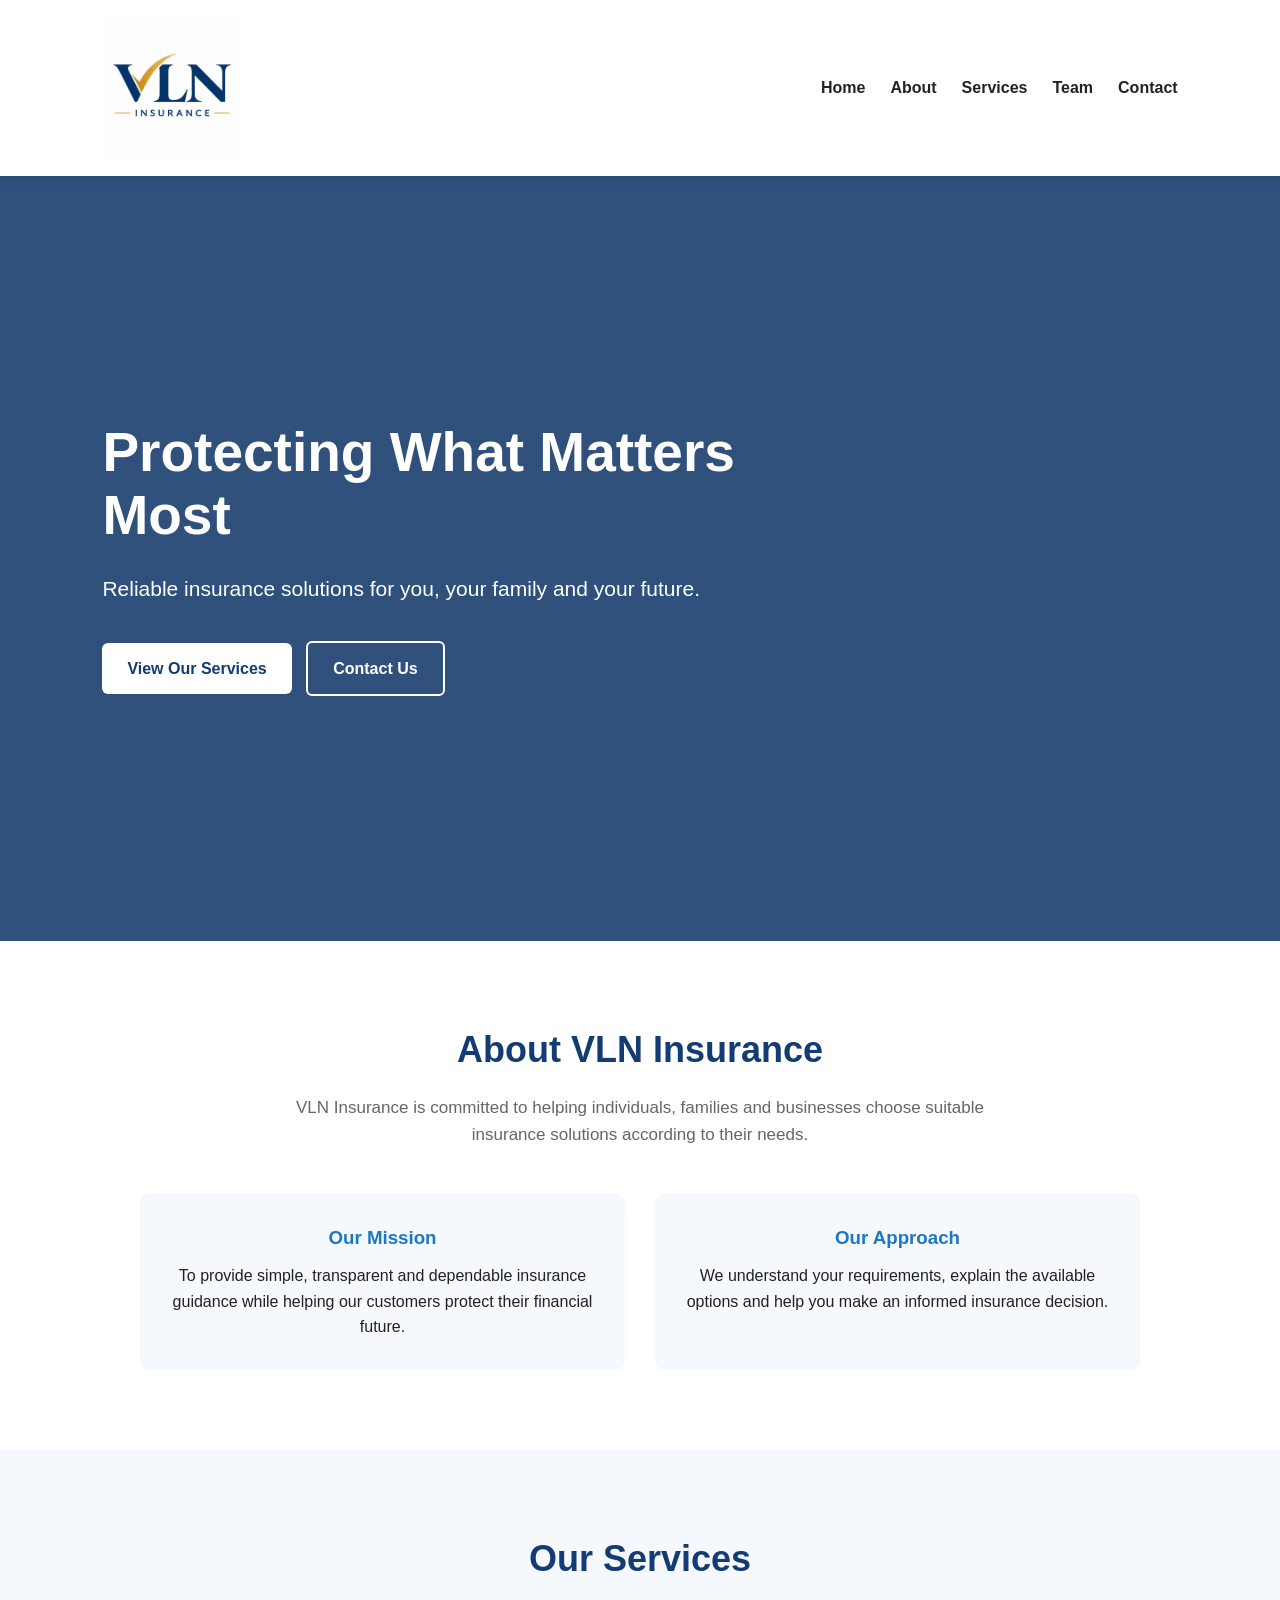
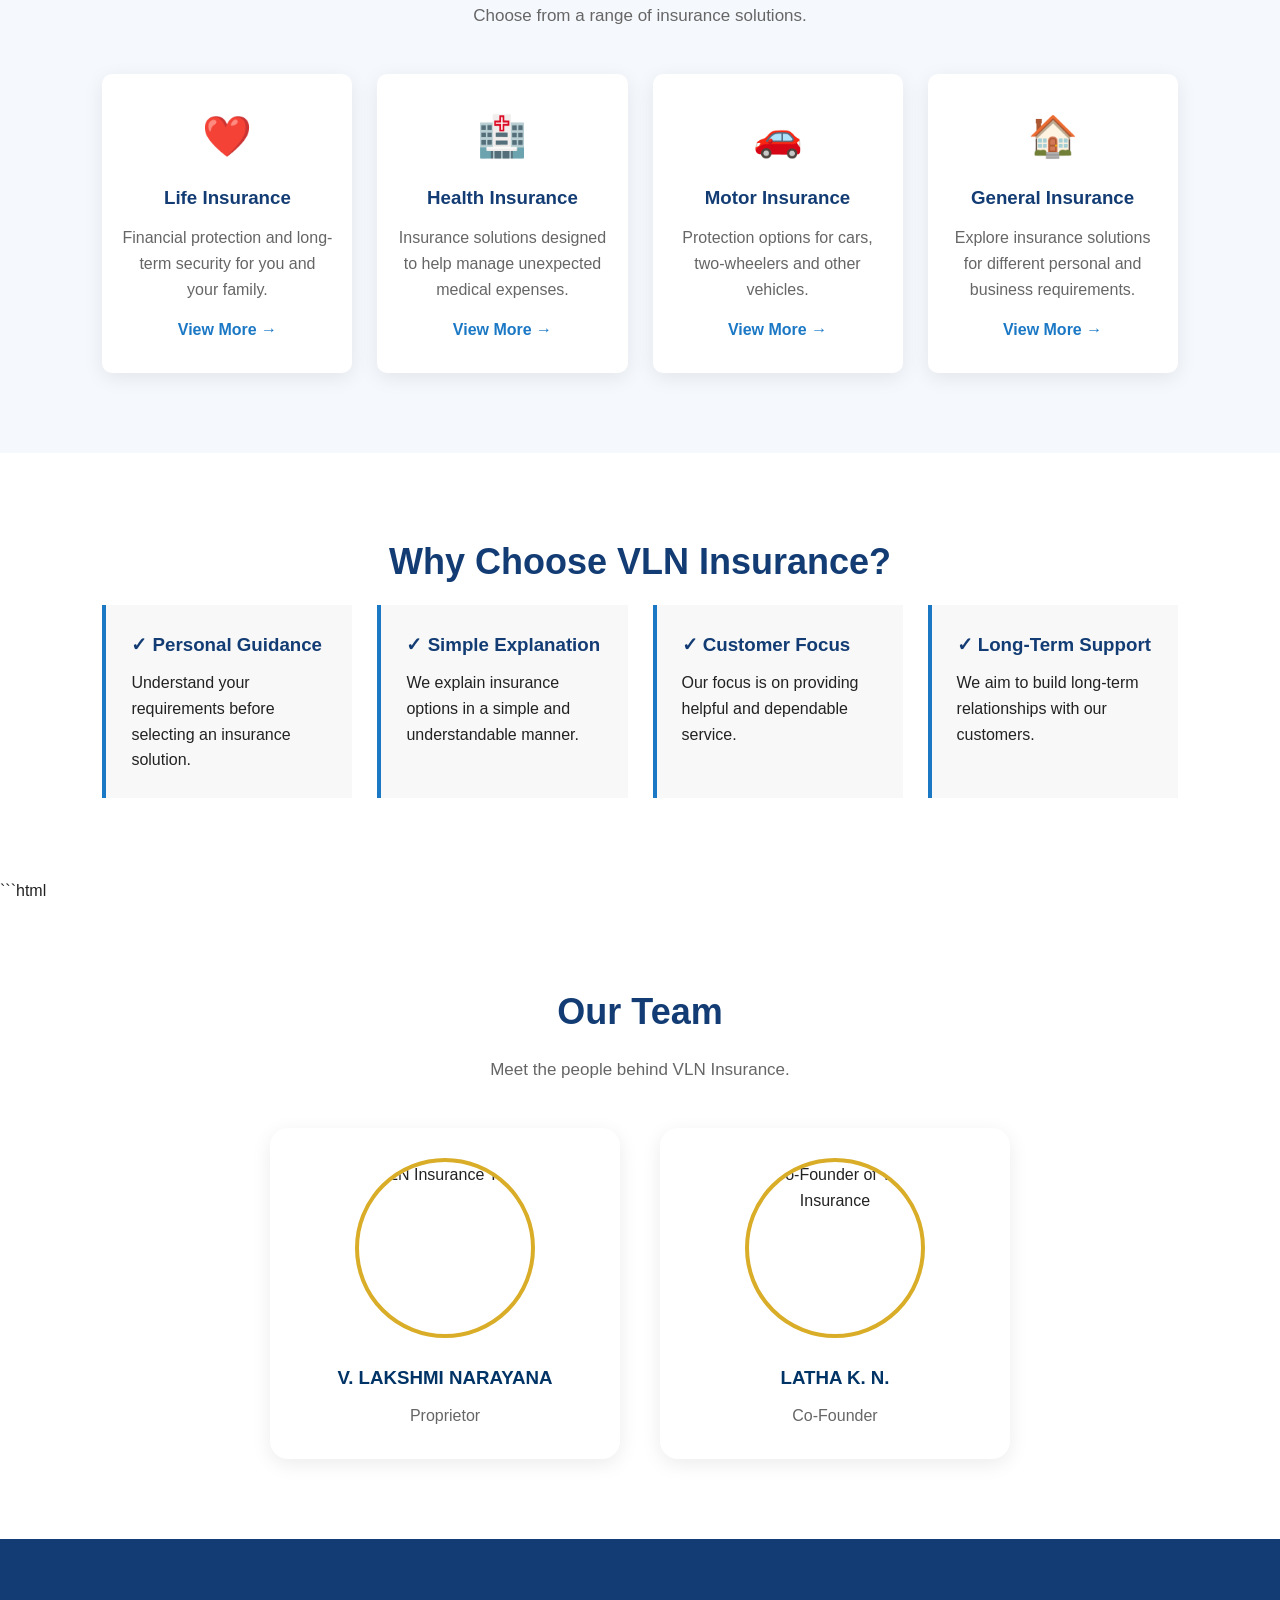
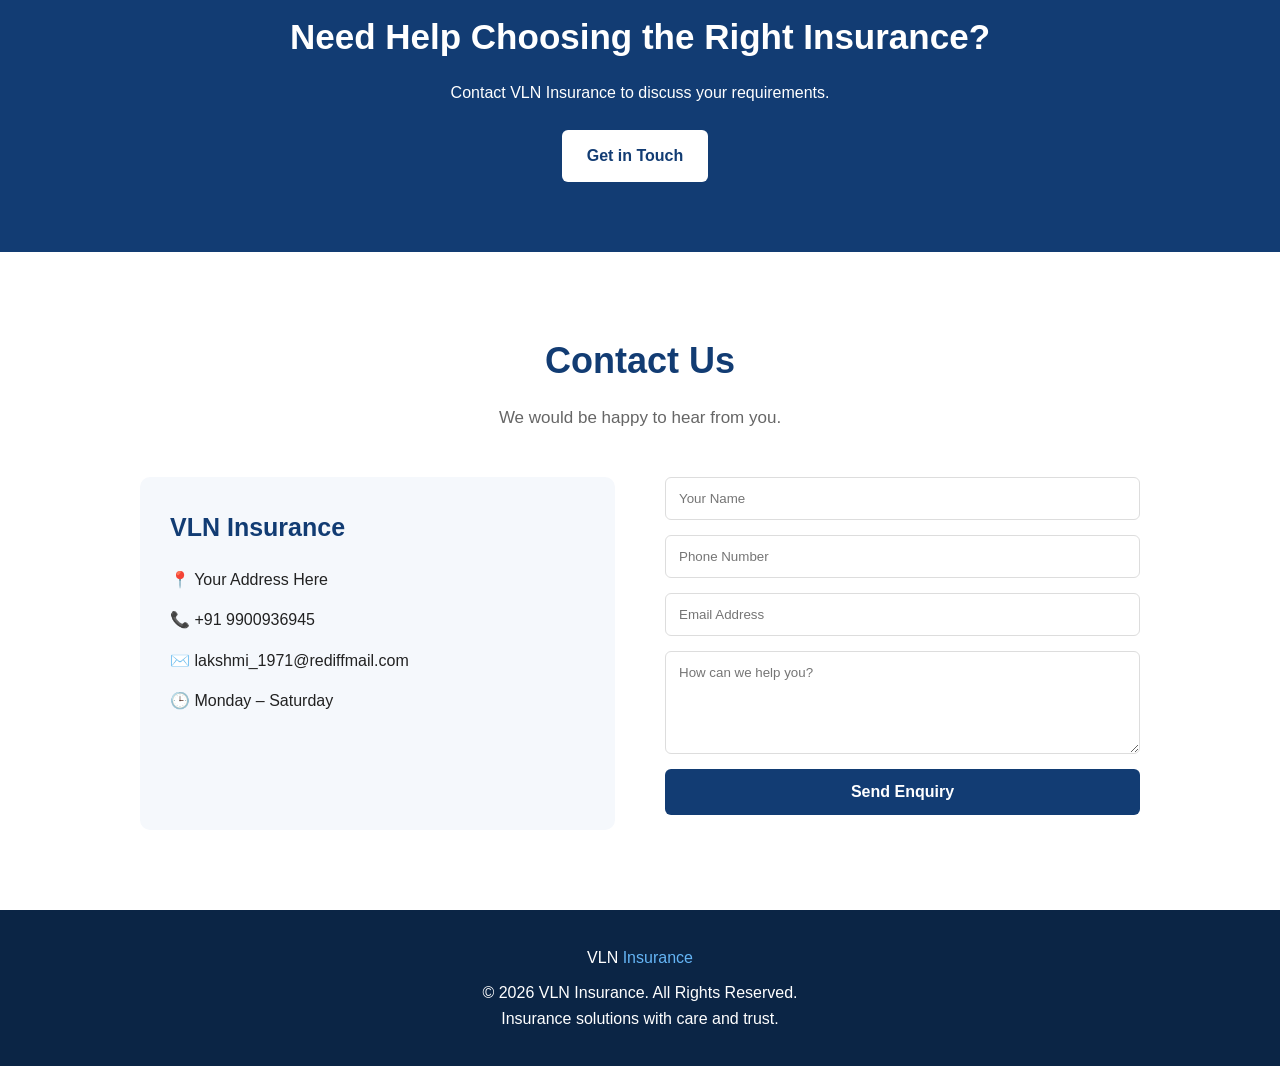
==== index.html @ e09fba35 "Update index.html" ====
<!DOCTYPE html>
<html lang="en">

<head>
    <meta charset="UTF-8">

    <meta name="viewport"
        content="width=device-width, initial-scale=1.0">

    <meta name="description"
        content="VLN Insurance - Insurance solutions for your life, health, vehicle and future.">

    <meta name="keywords"
        content="VLN Insurance, insurance, life insurance, health insurance, motor insurance">

    <meta name="author" content="VLN Insurance">

    <title>VLN Insurance | Insurance Solutions</title>

    <link rel="stylesheet" href="style.css">
</head>

<body>

    <!-- ================= HEADER ================= -->

    <header>

        <div class="logo">
   <img src="logo.jpeg" alt="VLN Insurance Logo">
	</div>

        <nav>

            <a href="#home">Home</a>

            <a href="#about">About</a>

            <a href="#services">Services</a>

            <a href="#team">Team</a>

            <a href="#contact">Contact</a>

        </nav>

    </header>


    <!-- ================= HOME ================= -->

    <section id="home" class="hero">

        <div class="hero-content">

            <h1>
                Protecting What Matters Most
            </h1>

            <p>
                Reliable insurance solutions for you,
                your family and your future.
            </p>

            <a href="#services" class="button">
                View Our Services
            </a>

            <a href="#contact" class="button secondary">
                Contact Us
            </a>

        </div>

    </section>


    <!-- ================= ABOUT ================= -->

    <section id="about" class="section">

        <h2>About VLN Insurance</h2>

        <p class="section-intro">

            VLN Insurance is committed to helping individuals,
            families and businesses choose suitable insurance
            solutions according to their needs.

        </p>


        <div class="about-box">

            <div>

                <h3>Our Mission</h3>

                <p>
                    To provide simple, transparent and dependable
                    insurance guidance while helping our customers
                    protect their financial future.
                </p>

            </div>


            <div>

                <h3>Our Approach</h3>

                <p>
                    We understand your requirements, explain the
                    available options and help you make an informed
                    insurance decision.
                </p>

            </div>

        </div>

    </section>


    <!-- ================= SERVICES ================= -->

    <section id="services" class="section services-section">

        <h2>Our Services</h2>

        <p class="section-intro">

            Choose from a range of insurance solutions.

        </p>


        <div class="services-container">


            <!-- SERVICE 1 -->

            <div class="service-card">

                <div class="service-icon">
                    ❤️
                </div>

                <h3>Life Insurance</h3>

                <p>
                    Financial protection and long-term
                    security for you and your family.
                </p>

                <a href="#">
                    View More →
                </a>

            </div>


            <!-- SERVICE 2 -->

            <div class="service-card">

                <div class="service-icon">
                    🏥
                </div>

                <h3>Health Insurance</h3>

                <p>
                    Insurance solutions designed to help
                    manage unexpected medical expenses.
                </p>

                <a href="#">
                    View More →
                </a>

            </div>


            <!-- SERVICE 3 -->

            <div class="service-card">

                <div class="service-icon">
                    🚗
                </div>

                <h3>Motor Insurance</h3>

                <p>
                    Protection options for cars, two-wheelers
                    and other vehicles.
                </p>

                <a href="#">
                    View More →
                </a>

            </div>


            <!-- SERVICE 4 -->

            <div class="service-card">

                <div class="service-icon">
                    🏠
                </div>

                <h3>General Insurance</h3>

                <p>
                    Explore insurance solutions for different
                    personal and business requirements.
                </p>

                <a href="#">
                    View More →
                </a>

            </div>

        </div>

    </section>


    <!-- ================= WHY CHOOSE US ================= -->

    <section class="section">

        <h2>Why Choose VLN Insurance?</h2>


        <div class="features">

            <div class="feature">

                <h3>✓ Personal Guidance</h3>

                <p>
                    Understand your requirements before
                    selecting an insurance solution.
                </p>

            </div>


            <div class="feature">

                <h3>✓ Simple Explanation</h3>

                <p>
                    We explain insurance options in a
                    simple and understandable manner.
                </p>

            </div>


            <div class="feature">

                <h3>✓ Customer Focus</h3>

                <p>
                    Our focus is on providing helpful
                    and dependable service.
                </p>

            </div>


            <div class="feature">

                <h3>✓ Long-Term Support</h3>

                <p>
                    We aim to build long-term relationships
                    with our customers.
                </p>

            </div>

        </div>

    </section>


   
```html
<!-- ================= TEAM ================= -->

<section id="team" class="section team-section">

    <h2>Our Team</h2>

    <p class="section-intro">
        Meet the people behind VLN Insurance.
    </p>

    <div class="team-container">

        <!-- PROPRIETOR -->

        <div class="team-card">

            <div class="team-photo">
                <img src="team.jpeg" alt="VLN Insurance Team">
            </div>

            <h3>V. LAKSHMI NARAYANA</h3>

            <p>Proprietor</p>

        </div>

        <!-- CO-FOUNDER -->

        <div class="team-card">

            <div class="team-photo">
                <img src="images/team2.jpg"
                     alt="Co-Founder of VLN Insurance">
            </div>

            <h3>LATHA K. N.</h3>

            <p>Co-Founder</p>

        </div>

    </div>

</section>

    <!-- ================= VIEW MORE ================= -->

    <section class="view-more">

        <h2>Need Help Choosing the Right Insurance?</h2>

        <p>
            Contact VLN Insurance to discuss your requirements.
        </p>

        <a href="#contact" class="button">
            Get in Touch
        </a>

    </section>


    <!-- ================= CONTACT ================= -->

    <section id="contact" class="section contact-section">

        <h2>Contact Us</h2>

        <p class="section-intro">
            We would be happy to hear from you.
        </p>


        <div class="contact-container">


            <div class="contact-info">

                <h3>VLN Insurance</h3>

                <p>
                    📍 Your Address Here
                </p>

                <p>
                    📞 +91 9900936945
                </p>

                <p>
                    ✉️ lakshmi_1971@rediffmail.com
                </p>

                <p>
                    🕒 Monday – Saturday
                </p>

            </div>


            <div class="contact-form">

             
<form id="customerEnquiryForm">

    <input
        type="text"
        name="name"
        placeholder="Your Name"
        required
    >

    <input
        type="tel"
        name="phone"
        placeholder="Phone Number"
        required
    >

    <input
        type="email"
        name="email"
        placeholder="Email Address"
    >

    <textarea
        name="message"
        rows="5"
        placeholder="How can we help you?"
    ></textarea>

    <button type="submit" id="enquirySubmitButton">
        Send Enquiry
    </button>

    <p id="enquiryStatus" role="status"></p>

</form>

<script>
const scriptURL = "https://script.google.com/macros/s/AKfycbyqXaneeVntR7EzB6fST1cTdxeFvIc4h1dV7-vyvpDbXMM1gfiArPta9cxMERUT22Q50A/exec";

document.getElementById("customerEnquiryForm")
    .addEventListener("submit", async function(event) {
        event.preventDefault();

        const form = this;
        const button = document.getElementById("enquirySubmitButton");
        const status = document.getElementById("enquiryStatus");

        const fields = new FormData(form);

        const data = {
            name: fields.get("name"),
            phone: fields.get("phone"),
            email: fields.get("email"),
            enquiry: "Website enquiry",
            message: fields.get("message")
        };

        button.disabled = true;
        status.textContent = "Sending your enquiry...";

        try {
            await fetch(scriptURL, {
                method: "POST",
                mode: "no-cors",
                headers: {
                    "Content-Type": "text/plain;charset=utf-8"
                },
                body: JSON.stringify(data)
            });

            status.textContent =
                "Your enquiry has been submitted. We will contact you soon.";
            form.reset();

        } catch (error) {
            status.textContent =
                "Unable to submit. Please try again or contact us by phone.";
        } finally {
            button.disabled = false;
        }
    });
</script>

            </div>

        </div>

    </section>


    <!-- ================= FOOTER ================= -->

    <footer>

        <div class="logo">
            VLN <span>Insurance</span>
        </div>

        <p>
            © 2026 VLN Insurance. All Rights Reserved.
        </p>

        <p>
            Insurance solutions with care and trust.
        </p>

    </footer>


</body>
</html>
---- style.css ----
/* =========================
   GENERAL
========================= */

* {
    margin: 0;
    padding: 0;
    box-sizing: border-box;
}

html {
    scroll-behavior: smooth;
}

body {
    font-family: Arial, Helvetica, sans-serif;
    line-height: 1.6;
    color: #222;
    background: #ffffff;
}


/* =========================
   HEADER
========================= */

header {
    width: 100%;
    padding: 18px 8%;

    display: flex;
    justify-content: space-between;
    align-items: center;

    background: #ffffff;

    position: sticky;
    top: 0;

    z-index: 1000;

    box-shadow: 0 2px 10px rgba(0,0,0,0.08);
}


.logo img {
    height: 140px;
    width: auto;
    display: block;
}

.logo span {
    color: #1b78c5;
}


nav {
    display: flex;
    gap: 25px;
}

nav a {
    text-decoration: none;
    color: #222;

    font-weight: 600;

    transition: 0.3s;
}

nav a:hover {
    color: #1b78c5;
}


/* =========================
   HERO
========================= */

.hero {

    min-height: 85vh;

    display: flex;

    align-items: center;

    padding: 80px 8%;

    background:
        linear-gradient(
            rgba(10,50,100,0.85),
            rgba(10,50,100,0.85)
        ),
        url("images/insurance.jpg");

    background-size: cover;

    background-position: center;

    color: white;
}


.hero-content {
    max-width: 700px;
}


.hero h1 {
    font-size: 55px;

    line-height: 1.15;

    margin-bottom: 25px;
}


.hero p {
    font-size: 21px;

    margin-bottom: 35px;
}


/* =========================
   BUTTONS
========================= */

.button {
    display: inline-block;

    padding: 13px 25px;

    margin-right: 10px;

    background: #ffffff;

    color: #123c73;

    text-decoration: none;

    border-radius: 6px;

    font-weight: bold;

    transition: 0.3s;
}

.button:hover {
    transform: translateY(-2px);

    box-shadow: 0 5px 15px rgba(0,0,0,0.2);
}


.button.secondary {
    background: transparent;

    color: white;

    border: 2px solid white;
}


/* =========================
   SECTIONS
========================= */

.section {

    padding: 80px 8%;

    text-align: center;
}


.section h2 {

    font-size: 36px;

    margin-bottom: 15px;

    color: #123c73;
}


.section-intro {

    max-width: 750px;

    margin: 0 auto 45px;

    color: #666;

    font-size: 17px;
}


/* =========================
   ABOUT
========================= */

.about-box {

    display: grid;

    grid-template-columns:
        repeat(2, 1fr);

    gap: 30px;

    max-width: 1000px;

    margin: auto;
}


.about-box > div {

    padding: 30px;

    background: #f5f8fc;

    border-radius: 10px;
}


.about-box h3 {

    color: #1b78c5;

    margin-bottom: 10px;
}


/* =========================
   SERVICES
========================= */

.services-section {

    background: #f5f8fc;
}


.services-container {

    display: grid;

    grid-template-columns:
        repeat(4, 1fr);

    gap: 25px;
}


.service-card {

    background: white;

    padding: 30px 20px;

    border-radius: 10px;

    box-shadow:
        0 5px 20px rgba(0,0,0,0.08);

    transition: 0.3s;
}


.service-card:hover {

    transform: translateY(-8px);
}


.service-icon {

    font-size: 40px;

    margin-bottom: 15px;
}


.service-card h3 {

    color: #123c73;

    margin-bottom: 12px;
}


.service-card p {

    color: #666;

    margin-bottom: 15px;
}


.service-card a {

    color: #1b78c5;

    font-weight: bold;

    text-decoration: none;
}


/* =========================
   FEATURES
========================= */

.features {

    display: grid;

    grid-template-columns:
        repeat(4, 1fr);

    gap: 25px;

    max-width: 1100px;

    margin: auto;
}


.feature {

    padding: 25px;

    border-left: 4px solid #1b78c5;

    background: #f8f8f8;

    text-align: left;
}


.feature h3 {

    margin-bottom: 10px;

    color: #123c73;
}



/* =========================
   TEAM
========================= */

.team-section {
    padding: 80px 20px;
    text-align: center;
    scroll-margin-top: 240px;
}

.team-container {
    display: flex;
    flex-direction: row;
    justify-content: center;
    align-items: stretch;
    gap: 40px;
    width: 100%;
    max-width: 900px;
    margin: 40px auto 0;
    flex-wrap: nowrap;
}

.team-card {
    flex: 1;
    width: 50%;
    max-width: 350px;
    min-width: 0;
    padding: 30px;
    background: #ffffff;
    border-radius: 18px;
    text-align: center;
    box-shadow: 0 5px 20px rgba(0, 0, 0, 0.08);
}

.team-photo {
    width: 180px;
    height: 180px;
    margin: 0 auto 25px;
    border: 4px solid #d9ad27;
    border-radius: 50%;
    overflow: hidden;
}

.team-photo img {
    width: 100%;
    height: 100%;
    object-fit: cover;
    display: block;
}

.team-card h3 {
    color: #003366;
    margin-bottom: 10px;
}

.team-card p {
    color: #666;
}

/* Mobile responsive */

@media (max-width: 600px) {
    .team-container {
        flex-direction: column;
        align-items: center;
    }

    .team-card {
        width: 100%;
        max-width: 350px;
    }
}



/* =========================
   VIEW MORE
========================= */

.view-more {

    text-align: center;

    padding: 70px 8%;

    background: #123c73;

    color: white;
}


.view-more h2 {

    font-size: 35px;

    margin-bottom: 15px;
}


.view-more p {

    margin-bottom: 25px;
}


/* =========================
   CONTACT
========================= */

.contact-container {

    max-width: 1000px;

    margin: auto;

    display: grid;

    grid-template-columns:
        1fr 1fr;

    gap: 50px;

    text-align: left;
}


.contact-info {

    padding: 30px;

    background: #f5f8fc;

    border-radius: 10px;
}


.contact-info h3 {

    color: #123c73;

    margin-bottom: 20px;

    font-size: 25px;
}


.contact-info p {

    margin-bottom: 15px;
}


.contact-form form {

    display: flex;

    flex-direction: column;

    gap: 15px;
}


.contact-form input,
.contact-form textarea {

    width: 100%;

    padding: 13px;

    border: 1px solid #ddd;

    border-radius: 6px;

    font-family: inherit;
}


.contact-form button {

    padding: 14px;

    border: none;

    border-radius: 6px;

    background: #123c73;

    color: white;

    font-size: 16px;

    font-weight: bold;

    cursor: pointer;
}


.contact-form button:hover {

    background: #1b78c5;
}


/* =========================
   FOOTER
========================= */

footer {

    padding: 35px 8%;

    background: #0b2545;

    color: white;

    text-align: center;
}


footer .logo {

    color: white;

    margin-bottom: 10px;
}


footer .logo span {

    color: #65b5f5;
}


/* =========================
   MOBILE
========================= */

@media (max-width: 900px) {

    nav {
        gap: 12px;
    }

    .services-container {

        grid-template-columns:
            repeat(2, 1fr);
    }

    .features {

        grid-template-columns:
            repeat(2, 1fr);
    }

}


@media (max-width: 600px) {

    header {

        flex-direction: column;

        gap: 15px;
    }


    nav {

        flex-wrap: wrap;

        justify-content: center;
    }


    .hero {

        min-height: 75vh;

        padding: 60px 6%;
    }


    .hero h1 {

        font-size: 38px;
    }


    .hero p {

        font-size: 18px;
    }


    .button {

        margin-bottom: 10px;
    }


    .about-box {

        grid-template-columns: 1fr;
    }


    .services-container {

        grid-template-columns: 1fr;
    }


    .features {

        grid-template-columns: 1fr;
    }


    .contact-container {

        grid-template-columns: 1fr;
    }

}
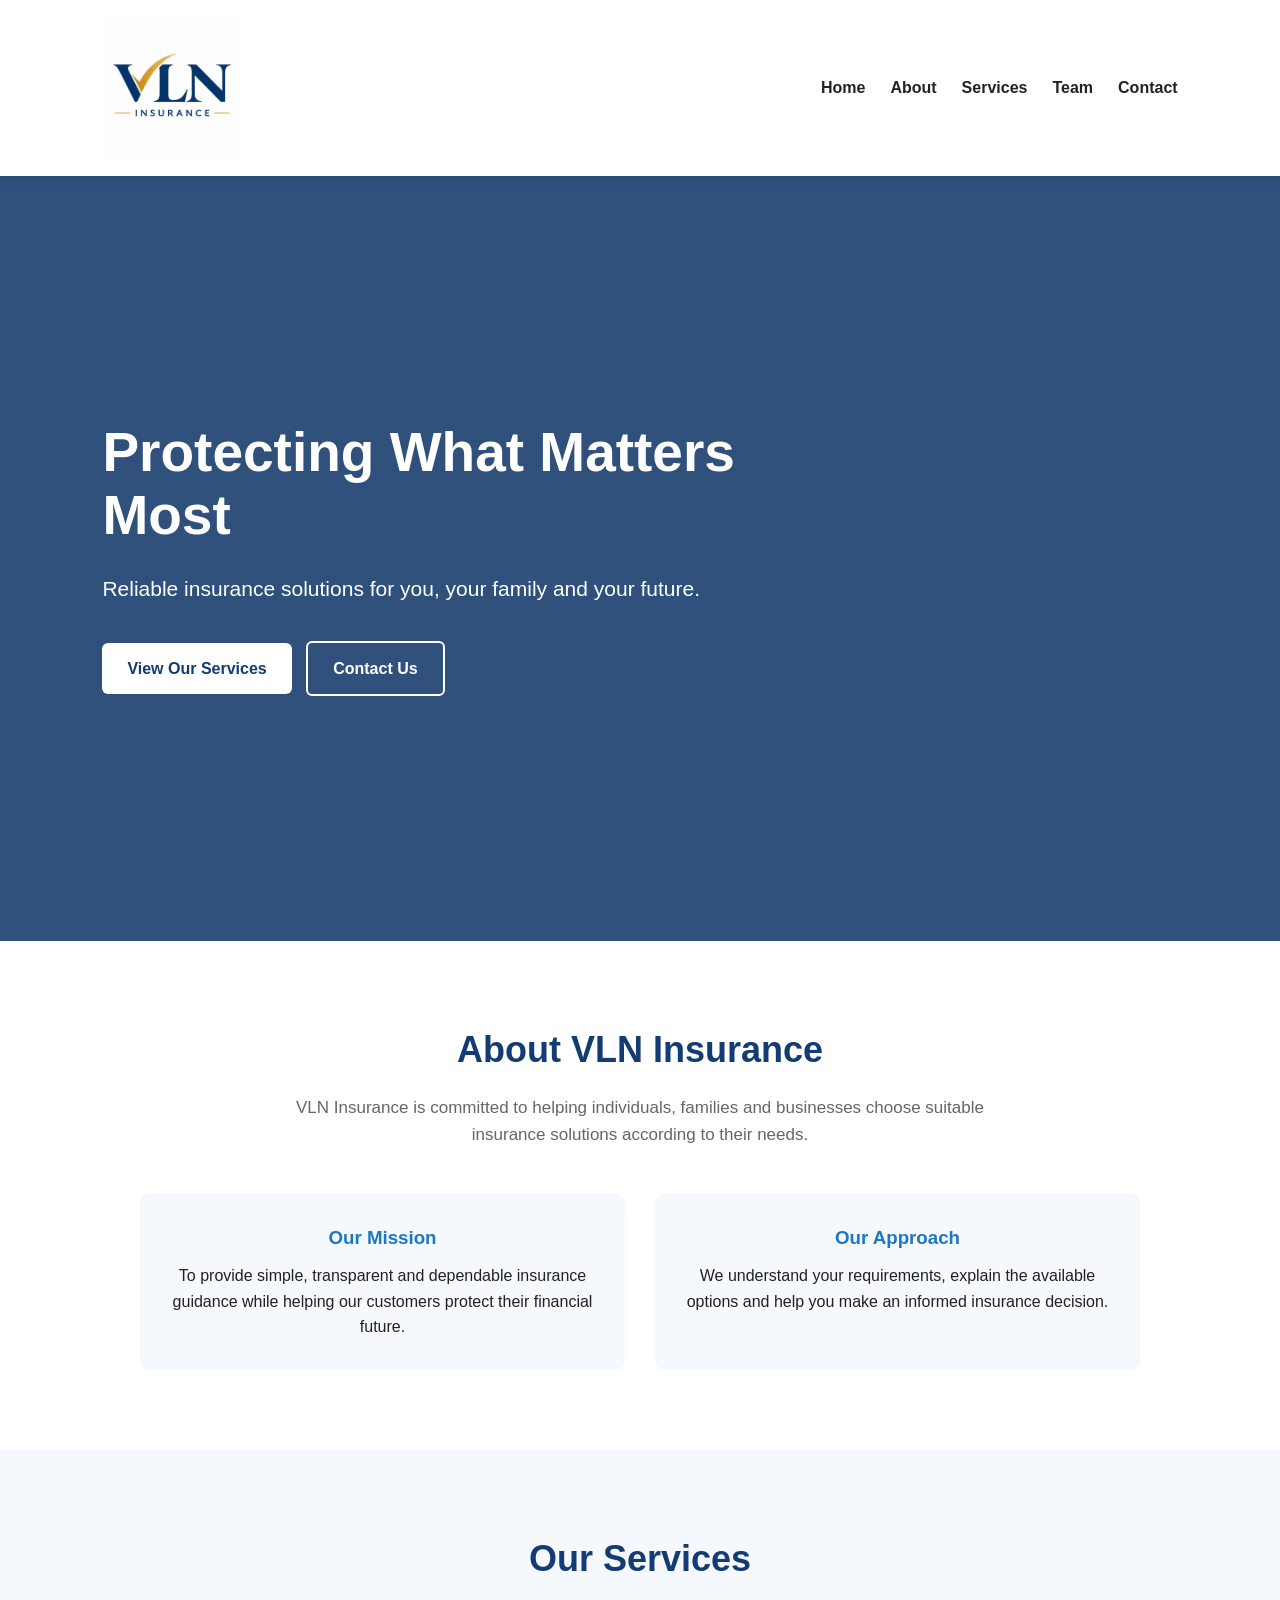
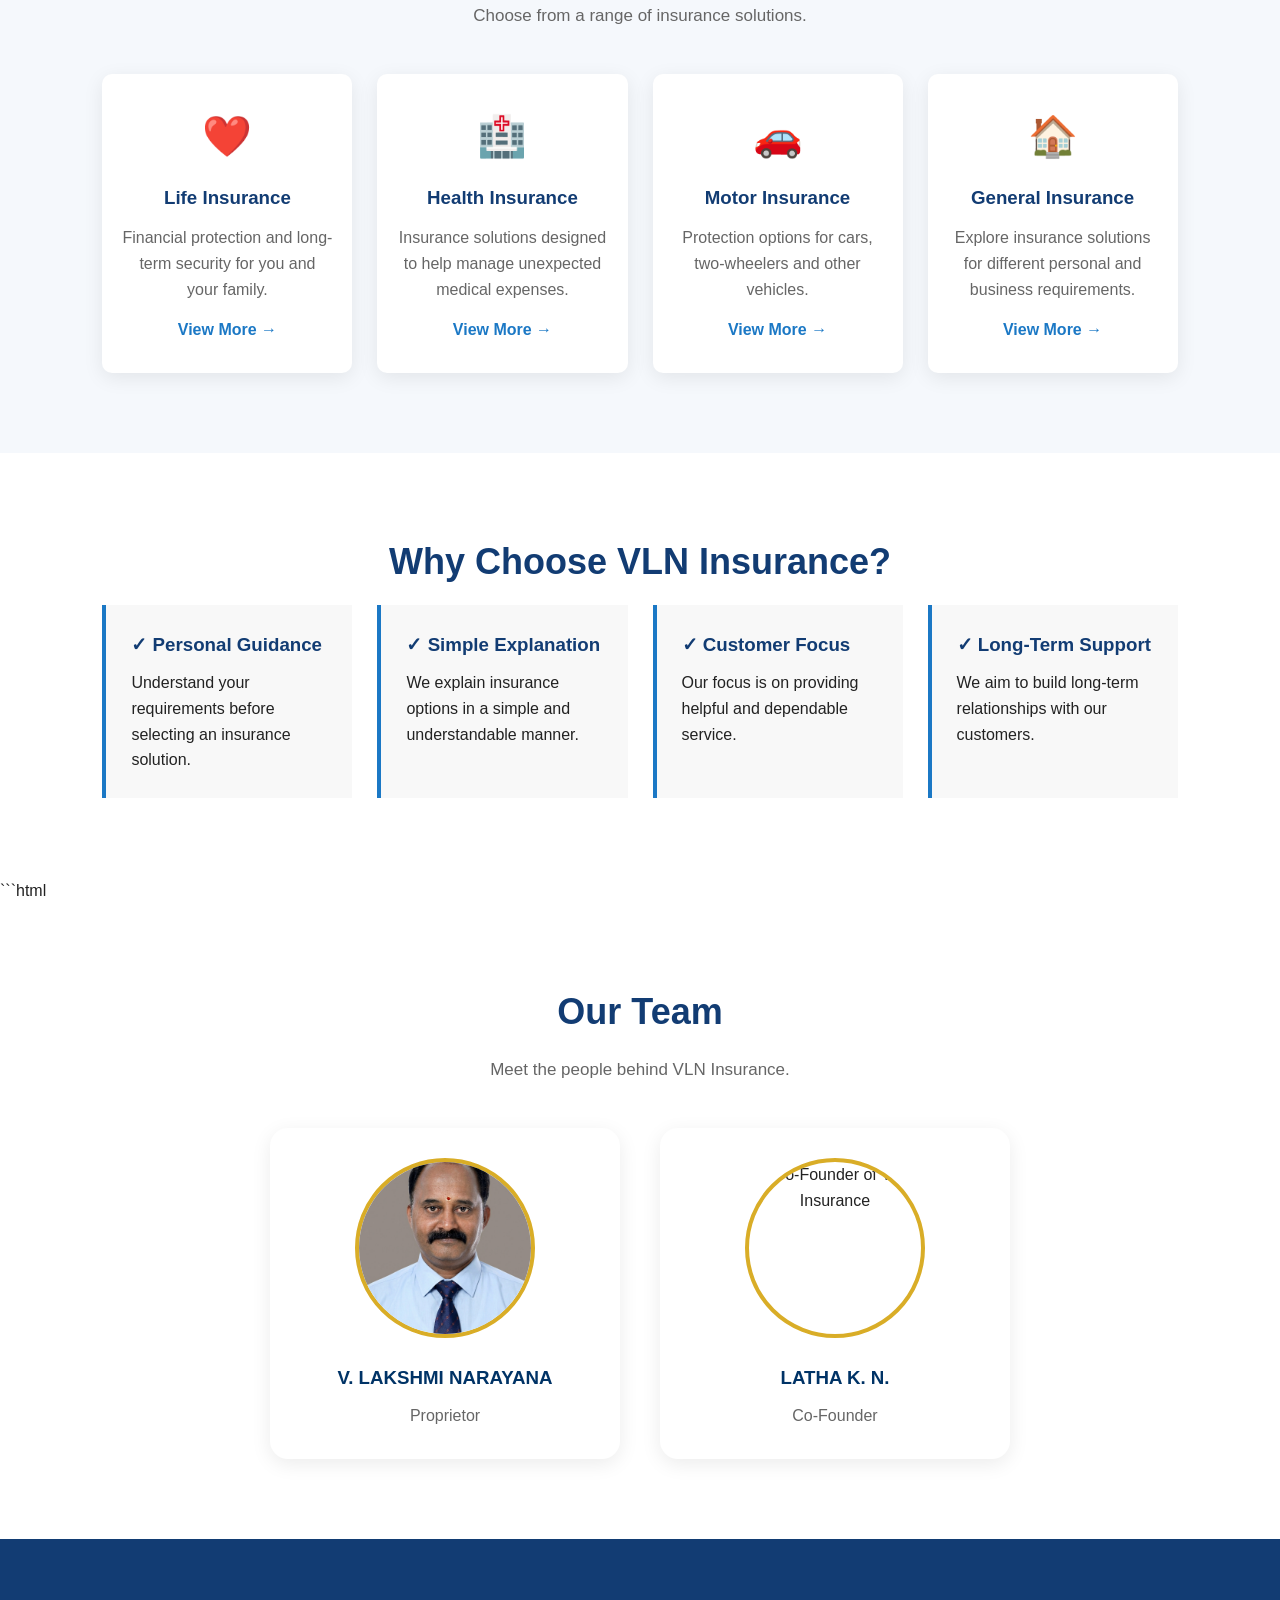
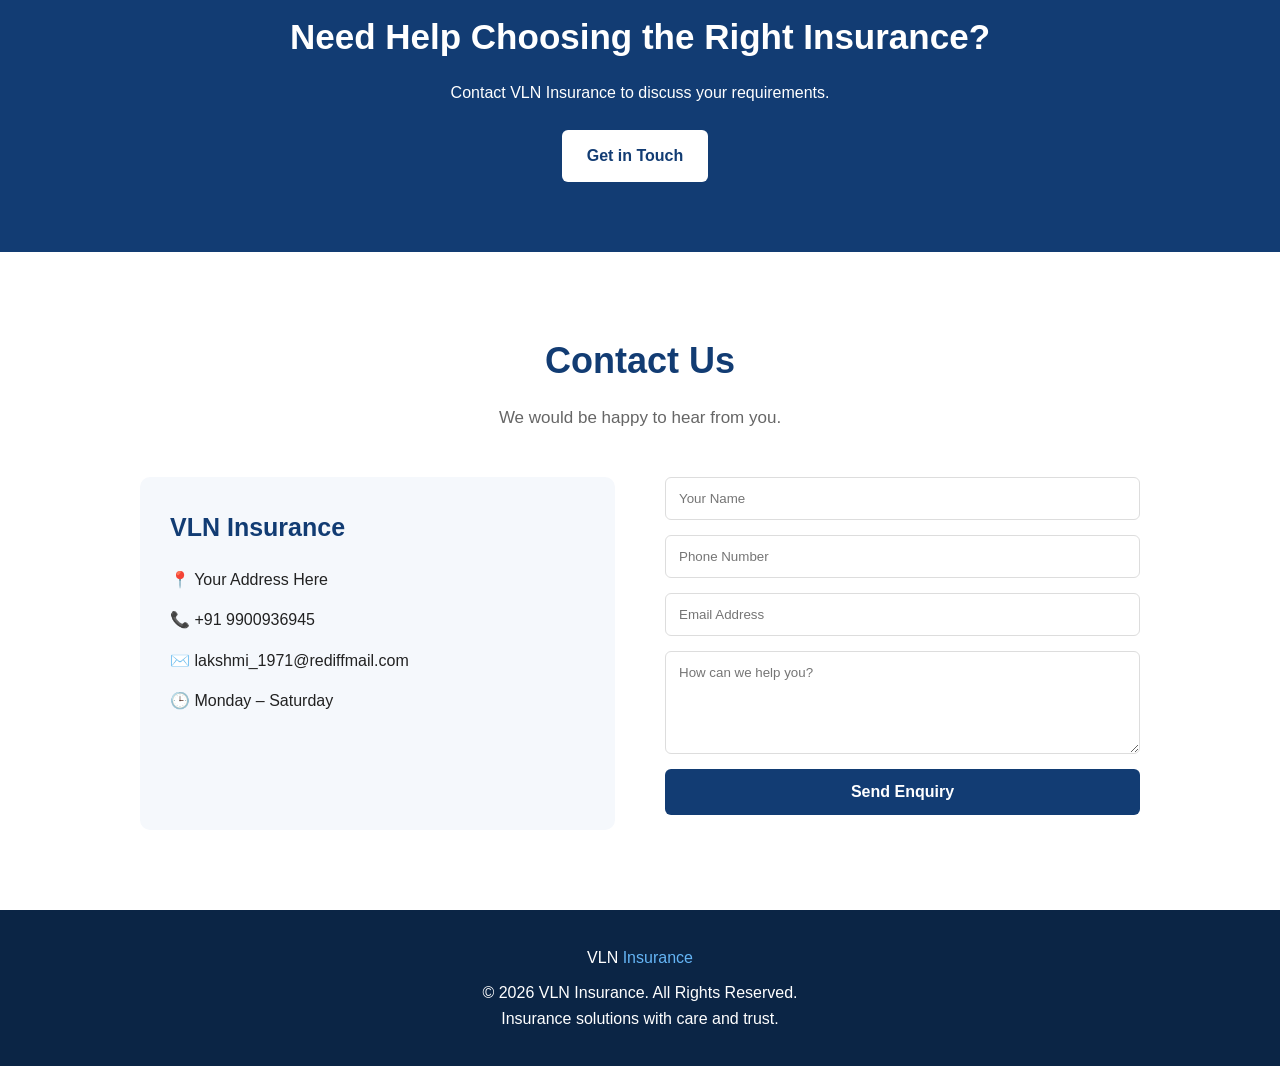
==== commit 08956591: "Update index.html" ====
--- a/index.html
+++ b/index.html
@@ -310,7 +310,7 @@
         <div class="team-card">
 
             <div class="team-photo">
-                <img src="team.jpeg" alt="VLN Insurance Team">
+                <img src="team1.jpeg" alt="VLN Insurance Team">
             </div>
 
             <h3>V. LAKSHMI NARAYANA</h3>
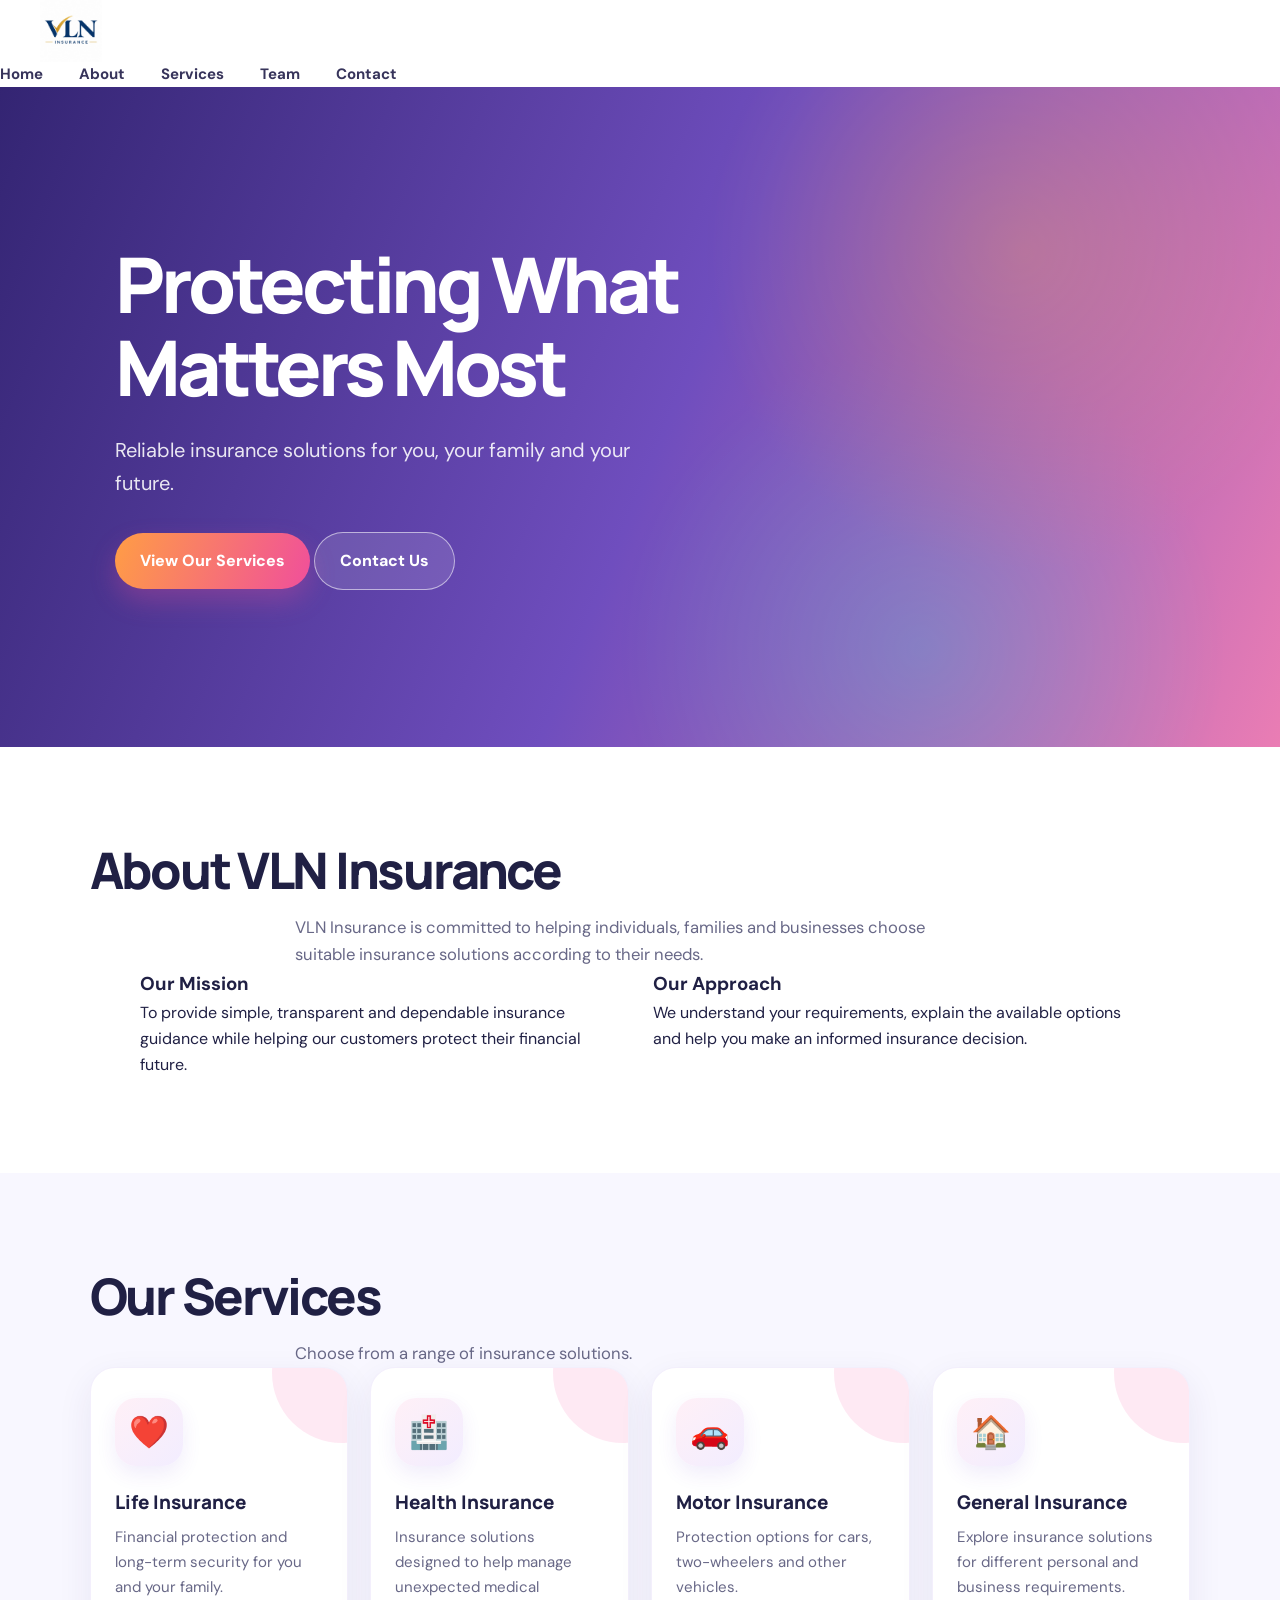
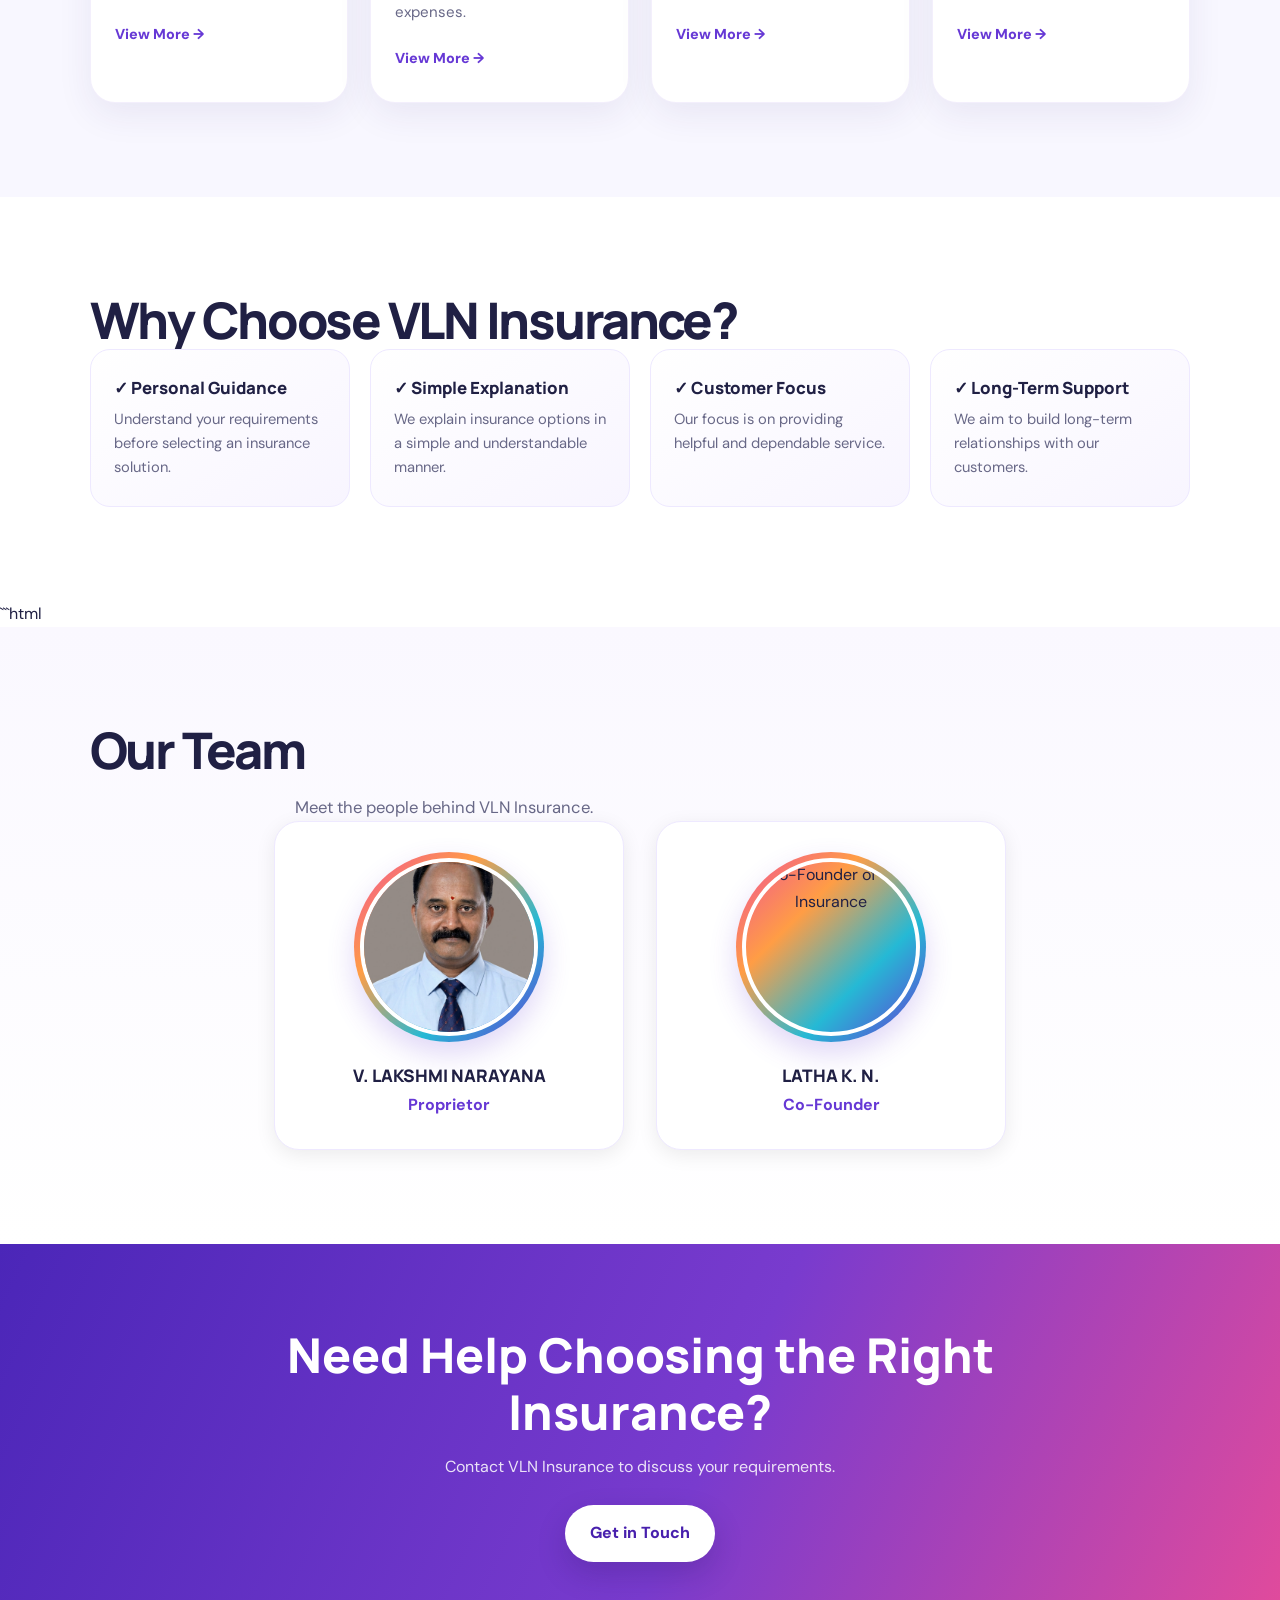
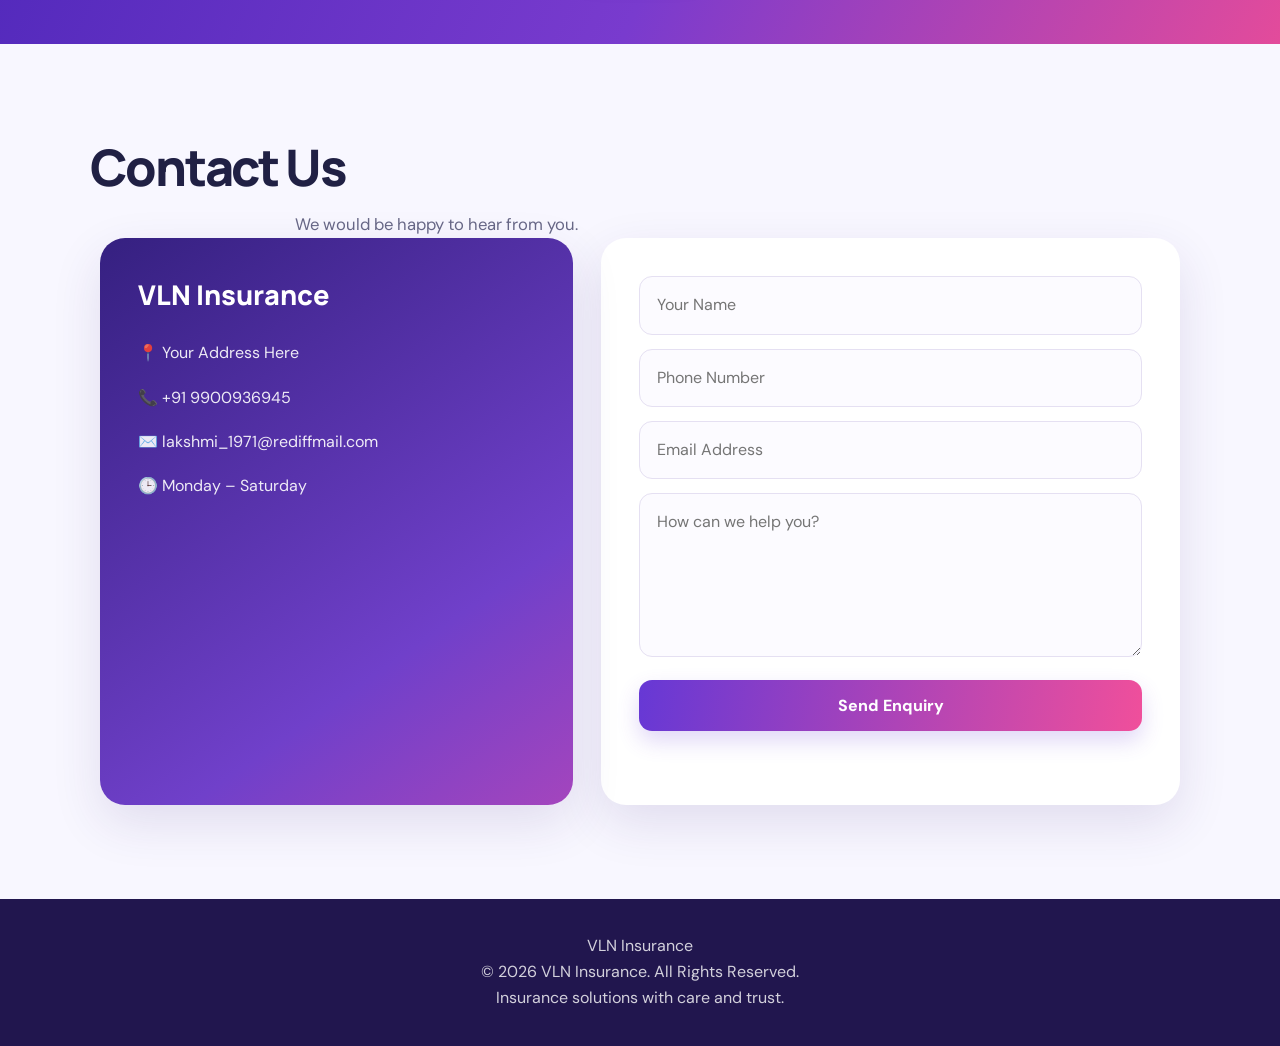
==== commit f77a61db: "Update index.html" ====
--- a/index.html
+++ b/index.html
@@ -310,7 +310,7 @@
         <div class="team-card">
 
             <div class="team-photo">
-                <img src="team1.jpeg" alt="VLN Insurance Team">
+               <img src="team1.jpeg" alt="VLN Insurance Team">
             </div>
 
             <h3>V. LAKSHMI NARAYANA</h3>
@@ -324,7 +324,7 @@
         <div class="team-card">
 
             <div class="team-photo">
-                <img src="images/team2.jpg"
+                <img src="images/team2.jpeg"
                      alt="Co-Founder of VLN Insurance">
             </div>
 
--- a/style.css
+++ b/style.css
@@ -1,678 +1,160 @@
-/* =========================
-   GENERAL
-========================= */
+@import url('https://fonts.googleapis.com/css2?family=DM+Sans:wght@400;500;600;700;800&family=Manrope:wght@400;500;600;700;800&display=swap');
 
-* {
-    margin: 0;
-    padding: 0;
-    box-sizing: border-box;
+:root {
+    --ink: #202044;
+    --muted: #686887;
+    --purple: #6638d5;
+    --purple-dark: #4820ad;
+    --pink: #f04f9b;
+    --cyan: #25b9d5;
+    --orange: #ff9d45;
+    --surface: #ffffff;
+    --soft: #f7f5ff;
+    --shadow: 0 18px 50px rgba(54, 37, 115, .12);
 }
 
-html {
-    scroll-behavior: smooth;
+* { box-sizing: border-box; margin: 0; padding: 0; }
+html { scroll-behavior: smooth; scroll-padding-top: 90px; }
+body {
+    font-family: 'DM Sans', Arial, sans-serif;
+    color: var(--ink);
+    background: #fff;
+    line-height: 1.65;
+    overflow-x: hidden;
 }
-
-body {
-    font-family: Arial, Helvetica, sans-serif;
-    line-height: 1.6;
-    color: #222;
-    background: #ffffff;
+a { color: inherit; text-decoration: none; }
+img { max-width: 100%; display: block; }
+.site-header {
+    position: sticky; top: 0; z-index: 1000;
+    min-height: 82px; padding: 10px clamp(20px, 6vw, 90px);
+    display: flex; align-items: center; justify-content: space-between; gap: 28px;
+    background: rgba(255,255,255,.92);
+    backdrop-filter: blur(16px);
+    border-bottom: 1px solid rgba(102,56,213,.09);
+    box-shadow: 0 5px 24px rgba(41,28,92,.06);
 }
-
-
-/* =========================
-   HEADER
-========================= */
-
-header {
-    width: 100%;
-    padding: 18px 8%;
-
-    display: flex;
-    justify-content: space-between;
-    align-items: center;
-
-    background: #ffffff;
-
-    position: sticky;
-    top: 0;
-
-    z-index: 1000;
-
-    box-shadow: 0 2px 10px rgba(0,0,0,0.08);
-}
-
-
-.logo img {
-    height: 140px;
-    width: auto;
-    display: block;
-}
-
-.logo span {
-    color: #1b78c5;
-}
-
-
-nav {
-    display: flex;
-    gap: 25px;
-}
-
-nav a {
-    text-decoration: none;
-    color: #222;
-
-    font-weight: 600;
-
-    transition: 0.3s;
-}
-
-nav a:hover {
-    color: #1b78c5;
-}
-
-
-/* =========================
-   HERO
-========================= */
+.logo img { width: 142px; max-height: 62px; object-fit: contain; }
+nav { display: flex; align-items: center; gap: clamp(16px, 3vw, 36px); }
+nav a { color: #37345b; font-size: .94rem; font-weight: 700; position: relative; transition: color .25s ease; }
+nav a::after { content: ''; position: absolute; left: 0; bottom: -7px; height: 3px; width: 0; border-radius: 5px; background: linear-gradient(90deg,var(--pink),var(--purple)); transition: width .25s ease; }
+nav a:hover { color: var(--purple); }
+nav a:hover::after { width: 100%; }
 
 .hero {
+    min-height: 660px; padding: 100px clamp(24px, 9vw, 140px);
+    display: flex; align-items: center; position: relative; isolation: isolate; overflow: hidden;
+    color: white;
+    background: linear-gradient(112deg, rgba(36,20,104,.93), rgba(82,42,177,.83) 52%, rgba(224,61,143,.67)), url("images/insurance.jpg") center/cover no-repeat;
+}
+.hero::before {
+    content: ''; position: absolute; inset: 0; z-index: -1; opacity: .25;
+    background: radial-gradient(circle at 80% 25%, #ffb24c 0, transparent 28%), radial-gradient(circle at 72% 85%, #29d2e4 0, transparent 28%);
+}
+.hero-content { max-width: 690px; position: relative; z-index: 2; animation: rise-in .9s both; }
+.eyebrow { display: inline-block; font-size: .74rem; font-weight: 800; letter-spacing: .17em; text-transform: uppercase; color: var(--pink); margin-bottom: 13px; }
+.hero .eyebrow { color: #ffd27c; }
+.hero h1 { font: 800 clamp(2.8rem, 6vw, 5.3rem)/1.08 'Manrope', sans-serif; letter-spacing: -.055em; max-width: 720px; }
+.hero h1 span { color: #ffd36e; text-shadow: 0 8px 25px rgba(255,176,76,.2); }
+.hero-content > p { color: rgba(255,255,255,.88); font-size: clamp(1.05rem, 2vw, 1.25rem); max-width: 550px; margin: 25px 0 32px; }
+.hero-actions { display: flex; flex-wrap: wrap; gap: 14px; }
+.button {
+    display: inline-flex; align-items: center; justify-content: center; gap: 12px;
+    border: 0; border-radius: 999px; padding: 15px 25px;
+    background: linear-gradient(110deg, #ff9d45, #f04f9b);
+    color: white; font-weight: 800; box-shadow: 0 12px 26px rgba(240,79,155,.28);
+    transition: transform .25s ease, box-shadow .25s ease, filter .25s ease;
+}
+.button:hover { transform: translateY(-4px); box-shadow: 0 18px 32px rgba(240,79,155,.35); filter: saturate(1.12); }
+.button.secondary { background: rgba(255,255,255,.12); border: 1px solid rgba(255,255,255,.55); box-shadow: none; }
+.button.secondary:hover { background: rgba(255,255,255,.22); }
+.hero-note { margin-top: 32px; font-size: .9rem; color: rgba(255,255,255,.85); display: flex; align-items: center; gap: 10px; }
+.pulse-dot { width: 9px; height: 9px; border-radius: 50%; background: #80f0c2; box-shadow: 0 0 0 6px rgba(128,240,194,.15); }
+.hero-orb { position: absolute; border-radius: 50%; filter: blur(1px); pointer-events: none; }
+.orb-one { width: 270px; height: 270px; right: 8%; top: 9%; background: linear-gradient(135deg,rgba(255,179,77,.38),rgba(255,79,160,.13)); animation: float 7s ease-in-out infinite; }
+.orb-two { width: 170px; height: 170px; right: 28%; bottom: 5%; background: linear-gradient(135deg,rgba(34,210,225,.3),rgba(120,83,255,.2)); animation: float 9s ease-in-out infinite reverse; }
+.hero-decoration { position: absolute; right: 12%; top: 28%; width: 230px; height: 250px; display: grid; place-items: center; transform: rotate(7deg); }
+.floating-shield { width: 145px; height: 165px; display: grid; place-items: center; font-size: 4rem; color: white; background: linear-gradient(145deg,rgba(255,255,255,.28),rgba(255,255,255,.08)); border: 1px solid rgba(255,255,255,.55); border-radius: 48% 48% 45% 45%; box-shadow: 0 25px 65px rgba(20,10,70,.25), inset 0 1px 12px rgba(255,255,255,.3); backdrop-filter: blur(12px); animation: float 5s ease-in-out infinite; }
+.floating-label { position: absolute; bottom: 8px; right: -25px; padding: 11px 17px; border-radius: 30px; background: white; color: var(--purple-dark); font-weight: 800; font-size: .8rem; box-shadow: var(--shadow); transform: rotate(-7deg); }
 
-    min-height: 85vh;
+.section { padding: 94px clamp(22px, 7vw, 110px); }
+.section-heading { max-width: 760px; margin: 0 auto 45px; text-align: center; }
+.section-heading h2, .section > h2 { font: 800 clamp(2rem, 4vw, 3.15rem)/1.15 'Manrope', sans-serif; letter-spacing: -.045em; color: var(--ink); }
+.section-heading h2 span { color: var(--purple); }
+.section-intro { color: var(--muted); max-width: 690px; margin: 15px auto 0; font-size: 1.04rem; }
+.about-section { background: linear-gradient(180deg,#fff,#faf8ff); }
+.about-box { display: grid; grid-template-columns: repeat(2,minmax(0,1fr)); gap: 25px; max-width: 1000px; margin: 0 auto; }
+.info-card { padding: 35px; border-radius: 25px; background: white; box-shadow: var(--shadow); border: 1px solid #eee9ff; transition: transform .35s ease, box-shadow .35s ease; }
+.info-card:hover { transform: translateY(-9px) rotateX(2deg); box-shadow: 0 25px 55px rgba(54,37,115,.17); }
+.mission-card { border-top: 5px solid var(--pink); }
+.approach-card { border-top: 5px solid var(--cyan); }
+.card-symbol { width: 52px; height: 52px; display: grid; place-items: center; border-radius: 17px; color: white; font-size: 1.6rem; background: linear-gradient(135deg,var(--purple),var(--pink)); margin-bottom: 18px; }
+.approach-card .card-symbol { background: linear-gradient(135deg,#16b9d2,#4c7cf0); }
+.info-card h3 { font: 800 1.35rem 'Manrope',sans-serif; margin-bottom: 10px; }
+.info-card p { color: var(--muted); }
 
-    display: flex;
+.services-section { background: #f8f7ff; }
+.services-container { display: grid; grid-template-columns: repeat(4,minmax(0,1fr)); gap: 22px; }
+.service-card { position: relative; overflow: hidden; padding: 30px 24px; min-height: 300px; border-radius: 25px; background: white; box-shadow: 0 12px 35px rgba(54,37,115,.08); border: 1px solid rgba(102,56,213,.08); transition: transform .35s ease, box-shadow .35s ease; transform-style: preserve-3d; }
+.service-card::after { content: ''; position: absolute; width: 140px; height: 140px; border-radius: 50%; right: -65px; top: -65px; background: var(--card-glow,rgba(240,79,155,.12)); transition: transform .4s ease; }
+.service-card:hover { transform: translateY(-12px) rotateX(3deg) rotateY(-2deg); box-shadow: 0 24px 48px rgba(54,37,115,.16); }
+.service-card:hover::after { transform: scale(1.5); }
+.service-life { --card-glow: rgba(240,79,155,.17); }
+.service-health { --card-glow: rgba(37,185,213,.18); }
+.service-motor { --card-glow: rgba(255,157,69,.2); }
+.service-general { --card-glow: rgba(105,75,220,.17); }
+.service-icon { width: 68px; height: 68px; display: grid; place-items: center; border-radius: 21px; font-size: 2rem; background: linear-gradient(135deg,#fff0f7,#f2edff); box-shadow: 0 8px 20px rgba(102,56,213,.09); margin-bottom: 23px; }
+.service-health .service-icon { background: linear-gradient(135deg,#e5fbff,#e9f1ff); }
+.service-motor .service-icon { background: linear-gradient(135deg,#fff5e7,#ffedf0); }
+.service-general .service-icon { background: linear-gradient(135deg,#f0edff,#e6faff); }
+.service-card h3 { font: 800 1.18rem 'Manrope',sans-serif; margin-bottom: 10px; }
+.service-card p { color: var(--muted); font-size: .94rem; margin-bottom: 21px; }
+.service-card a { color: var(--purple); font-weight: 800; font-size: .9rem; }
+.service-card a span { display: inline-block; transition: transform .2s; }
+.service-card a:hover span { transform: translateX(5px); }
 
-    align-items: center;
+.why-section { background: white; }
+.features { display: grid; grid-template-columns: repeat(4,minmax(0,1fr)); gap: 20px; }
+.feature { padding: 26px 23px; border-radius: 20px; background: linear-gradient(145deg,#fff,#f8f5ff); border: 1px solid #eee9ff; transition: transform .3s ease; }
+.feature:hover { transform: translateY(-8px); }
+.feature-number { color: var(--pink); font: 800 1.9rem 'Manrope',sans-serif; margin-bottom: 13px; }
+.feature h3 { font: 800 1.05rem 'Manrope',sans-serif; margin-bottom: 8px; }
+.feature p { color: var(--muted); font-size: .92rem; }
 
-    padding: 80px 8%;
+.team-section { background: linear-gradient(180deg,#faf8ff,#fff); }
+.team-container { display: flex; flex-wrap: wrap; justify-content: center; gap: 32px; }
+.team-card { flex: 1; width: 50%; max-width: 350px; min-width: 250px; padding: 30px; background: #fff; border-radius: 25px; text-align: center; box-shadow: 0 5px 20px rgba(0,0,0,.08); border: 1px solid #eee9ff; transition: transform .35s ease, box-shadow .35s ease; }
+.team-card:hover { transform: translateY(-10px); box-shadow: 0 22px 45px rgba(54,37,115,.16); }
+.team-photo { width: 190px; height: 190px; margin: 0 auto 22px; padding: 6px; border-radius: 50%; background: linear-gradient(135deg,var(--pink),var(--orange),var(--cyan),var(--purple)); box-shadow: 0 12px 28px rgba(102,56,213,.2); }
+.team-photo img { width: 100%; height: 100%; object-fit: cover; border-radius: 50%; border: 4px solid white; }
+.team-card h3 { font: 800 1.08rem 'Manrope',sans-serif; }
+.team-card p { color: var(--purple); font-weight: 700; margin-top: 5px; }
 
-    background:
-        linear-gradient(
-            rgba(10,50,100,0.85),
-            rgba(10,50,100,0.85)
-        ),
-        url("images/insurance.jpg");
+.view-more { position: relative; isolation: isolate; overflow: hidden; text-align: center; padding: 82px 22px; color: white; background: linear-gradient(115deg,#4b26b8,#793bce 55%,#e34b9b); }
+.view-more .eyebrow { color: #ffdc87; }
+.view-more h2 { position: relative; font: 800 clamp(1.9rem,4vw,3rem)/1.2 'Manrope',sans-serif; max-width: 800px; margin: 0 auto 13px; }
+.view-more p { position: relative; color: rgba(255,255,255,.86); margin-bottom: 25px; }
+.view-more .button { position: relative; background: white; color: var(--purple-dark); box-shadow: 0 12px 30px rgba(29,13,82,.2); }
+.cta-glow { position: absolute; z-index: -1; width: 330px; height: 330px; border-radius: 50%; background: rgba(255,255,255,.1); top: -180px; right: 10%; }
 
-    background-size: cover;
+.contact-section { background: #f8f7ff; }
+.contact-container { display: grid; grid-template-columns: .9fr 1.1fr; gap: 28px; max-width: 1080px; margin: 0 auto; align-items: stretch; }
+.contact-info { position: relative; overflow: hidden; padding: 38px; border-radius: 25px; color: white; background: linear-gradient(145deg,#352080,#7040ca 70%,#a445bd); box-shadow: var(--shadow); }
+.contact-info .eyebrow { color: #ffdb81; }
+.contact-info h3 { font: 800 1.7rem 'Manrope',sans-serif; margin-bottom: 27px; }
+.contact-info p { display: flex; align-items: flex-start; gap: 13px; margin: 18px 0; color: rgba(255,255,255,.9); overflow-wrap: anywhere; }
+.contact-info a:hover { text-decoration: underline; }
+.contact-icon { flex: 0 0 25px; }
+.contact-decoration { position: absolute; right: 10px; bottom: -47px; color: rgba(255,255,255,.08); font: 800 8rem 'Manrope',sans-serif; }
+.contact-form { padding: 38px; border-radius: 25px; background: white; box-shadow: var(--shadow); }
+.contact-form h3 { font: 800 1.5rem 'Manrope',sans-serif; }
+.form-intro { color: var(--muted); font-size: .94rem; margin: 5px 0 22px; }
+.contact-form input, .contact-form textarea { width: 100%; padding: 15px 17px; margin-bottom: 14px; border: 1px solid #e5e0f2; border-radius: 13px; outline: none; font: inherit; color: var(--ink); background: #fcfbff; transition: border-color .2s, box-shadow .2s, background .2s; }
+.contact-form input:focus, .contact-form textarea:focus { border-color: var(--purple); box-shadow: 0 0 0 4px rgba(102,56,213,.1); background: white; }
+.contact-form textarea { resize: vertical; min-height: 120px; }
+.contact-form button { width: 100%; padding: 15px 20px; border: 0; border-radius: 13px; color: white; background: linear-gradient(100deg,var(--purple),var(--pink)); font: 800 1rem 'DM Sans',sans-serif; cursor: pointer; box-shadow: 0 10px 22px rgba(102,56,213,.2); transition: transform .2s, opacity .2s; }
+.contact-form button:hover { transform: translateY(-2px); }
+.contact-form button:disabled { opacity: .65; cursor: wait; }
+#enquiryStatus { min-height: 24px; margin-top: 12px; color: var(--purple-dark); font-size: .9rem; }
+.sr-only { position: absolute; width: 1px; height: 1px; padding: 0; margin: -1px; overflow: hidden; clip: rect(0,0,0,0); white-space: nowrap; border: 0; }
 
-    background-position: center;
-
-    color: white;
-}
-
-
-.hero-content {
-    max-width: 700px;
-}
-
-
-.hero h1 {
-    font-size: 55px;
-
-    line-height: 1.15;
-
-    margin-bottom: 25px;
-}
-
-
-.hero p {
-    font-size: 21px;
-
-    margin-bottom: 35px;
-}
-
-
-/* =========================
-   BUTTONS
-========================= */
-
-.button {
-    display: inline-block;
-
-    padding: 13px 25px;
-
-    margin-right: 10px;
-
-    background: #ffffff;
-
-    color: #123c73;
-
-    text-decoration: none;
-
-    border-radius: 6px;
-
-    font-weight: bold;
-
-    transition: 0.3s;
-}
-
-.button:hover {
-    transform: translateY(-2px);
-
-    box-shadow: 0 5px 15px rgba(0,0,0,0.2);
-}
-
-
-.button.secondary {
-    background: transparent;
-
-    color: white;
-
-    border: 2px solid white;
-}
-
-
-/* =========================
-   SECTIONS
-========================= */
-
-.section {
-
-    padding: 80px 8%;
-
-    text-align: center;
-}
-
-
-.section h2 {
-
-    font-size: 36px;
-
-    margin-bottom: 15px;
-
-    color: #123c73;
-}
-
-
-.section-intro {
-
-    max-width: 750px;
-
-    margin: 0 auto 45px;
-
-    color: #666;
-
-    font-size: 17px;
-}
-
-
-/* =========================
-   ABOUT
-========================= */
-
-.about-box {
-
-    display: grid;
-
-    grid-template-columns:
-        repeat(2, 1fr);
-
-    gap: 30px;
-
-    max-width: 1000px;
-
-    margin: auto;
-}
-
-
-.about-box > div {
-
-    padding: 30px;
-
-    background: #f5f8fc;
-
-    border-radius: 10px;
-}
-
-
-.about-box h3 {
-
-    color: #1b78c5;
-
-    margin-bottom: 10px;
-}
-
-
-/* =========================
-   SERVICES
-========================= */
-
-.services-section {
-
-    background: #f5f8fc;
-}
-
-
-.services-container {
-
-    display: grid;
-
-    grid-template-columns:
-        repeat(4, 1fr);
-
-    gap: 25px;
-}
-
-
-.service-card {
-
-    background: white;
-
-    padding: 30px 20px;
-
-    border-radius: 10px;
-
-    box-shadow:
-        0 5px 20px rgba(0,0,0,0.08);
-
-    transition: 0.3s;
-}
-
-
-.service-card:hover {
-
-    transform: translateY(-8px);
-}
-
-
-.service-icon {
-
-    font-size: 40px;
-
-    margin-bottom: 15px;
-}
-
-
-.service-card h3 {
-
-    color: #123c73;
-
-    margin-bottom: 12px;
-}
-
-
-.service-card p {
-
-    color: #666;
-
-    margin-bottom: 15px;
-}
-
-
-.service-card a {
-
-    color: #1b78c5;
-
-    font-weight: bold;
-
-    text-decoration: none;
-}
-
-
-/* =========================
-   FEATURES
-========================= */
-
-.features {
-
-    display: grid;
-
-    grid-template-columns:
-        repeat(4, 1fr);
-
-    gap: 25px;
-
-    max-width: 1100px;
-
-    margin: auto;
-}
-
-
-.feature {
-
-    padding: 25px;
-
-    border-left: 4px solid #1b78c5;
-
-    background: #f8f8f8;
-
-    text-align: left;
-}
-
-
-.feature h3 {
-
-    margin-bottom: 10px;
-
-    color: #123c73;
-}
-
-
-
-/* =========================
-   TEAM
-========================= */
-
-.team-section {
-    padding: 80px 20px;
-    text-align: center;
-    scroll-margin-top: 240px;
-}
-
-.team-container {
-    display: flex;
-    flex-direction: row;
-    justify-content: center;
-    align-items: stretch;
-    gap: 40px;
-    width: 100%;
-    max-width: 900px;
-    margin: 40px auto 0;
-    flex-wrap: nowrap;
-}
-
-.team-card {
-    flex: 1;
-    width: 50%;
-    max-width: 350px;
-    min-width: 0;
-    padding: 30px;
-    background: #ffffff;
-    border-radius: 18px;
-    text-align: center;
-    box-shadow: 0 5px 20px rgba(0, 0, 0, 0.08);
-}
-
-.team-photo {
-    width: 180px;
-    height: 180px;
-    margin: 0 auto 25px;
-    border: 4px solid #d9ad27;
-    border-radius: 50%;
-    overflow: hidden;
-}
-
-.team-photo img {
-    width: 100%;
-    height: 100%;
-    object-fit: cover;
-    display: block;
-}
-
-.team-card h3 {
-    color: #003366;
-    margin-bottom: 10px;
-}
-
-.team-card p {
-    color: #666;
-}
-
-/* Mobile responsive */
-
-@media (max-width: 600px) {
-    .team-container {
-        flex-direction: column;
-        align-items: center;
-    }
-
-    .team-card {
-        width: 100%;
-        max-width: 350px;
-    }
-}
-
-
-
-/* =========================
-   VIEW MORE
-========================= */
-
-.view-more {
-
-    text-align: center;
-
-    padding: 70px 8%;
-
-    background: #123c73;
-
-    color: white;
-}
-
-
-.view-more h2 {
-
-    font-size: 35px;
-
-    margin-bottom: 15px;
-}
-
-
-.view-more p {
-
-    margin-bottom: 25px;
-}
-
-
-/* =========================
-   CONTACT
-========================= */
-
-.contact-container {
-
-    max-width: 1000px;
-
-    margin: auto;
-
-    display: grid;
-
-    grid-template-columns:
-        1fr 1fr;
-
-    gap: 50px;
-
-    text-align: left;
-}
-
-
-.contact-info {
-
-    padding: 30px;
-
-    background: #f5f8fc;
-
-    border-radius: 10px;
-}
-
-
-.contact-info h3 {
-
-    color: #123c73;
-
-    margin-bottom: 20px;
-
-    font-size: 25px;
-}
-
-
-.contact-info p {
-
-    margin-bottom: 15px;
-}
-
-
-.contact-form form {
-
-    display: flex;
-
-    flex-direction: column;
-
-    gap: 15px;
-}
-
-
-.contact-form input,
-.contact-form textarea {
-
-    width: 100%;
-
-    padding: 13px;
-
-    border: 1px solid #ddd;
-
-    border-radius: 6px;
-
-    font-family: inherit;
-}
-
-
-.contact-form button {
-
-    padding: 14px;
-
-    border: none;
-
-    border-radius: 6px;
-
-    background: #123c73;
-
-    color: white;
-
-    font-size: 16px;
-
-    font-weight: bold;
-
-    cursor: pointer;
-}
-
-
-.contact-form button:hover {
-
-    background: #1b78c5;
-}
-
-
-/* =========================
-   FOOTER
-========================= */
-
-footer {
-
-    padding: 35px 8%;
-
-    background: #0b2545;
-
-    color: white;
-
-    text-align: center;
-}
-
-
-footer .logo {
-
-    color: white;
-
-    margin-bottom: 10px;
-}
-
-
-footer .logo span {
-
-    color: #65b5f5;
-}
-
-
-/* =========================
-   MOBILE
-========================= */
-
-@media (max-width: 900px) {
-
-    nav {
-        gap: 12px;
-    }
-
-    .services-container {
-
-        grid-template-columns:
-            repeat(2, 1fr);
-    }
-
-    .features {
-
-        grid-template-columns:
-            repeat(2, 1fr);
-    }
-
-}
-
-
-@media (max-width: 600px) {
-
-    header {
-
-        flex-direction: column;
-
-        gap: 15px;
-    }
-
-
-    nav {
-
-        flex-wrap: wrap;
-
-        justify-content: center;
-    }
-
-
-    .hero {
-
-        min-height: 75vh;
-
-        padding: 60px 6%;
-    }
-
-
-    .hero h1 {
-
-        font-size: 38px;
-    }
-
-
-    .hero p {
-
-        font-size: 18px;
-    }
-
-
-    .button {
-
-        margin-bottom: 10px;
-    }
-
-
-    .about-box {
-
-        grid-template-columns: 1fr;
-    }
-
-
-    .services-container {
-
-        grid-template-columns: 1fr;
-    }
-
-
-    .features {
-
-        grid-template-columns: 1fr;
-    }
-
-
-    .contact-container {
-
-        grid-template-columns: 1fr;
-    }
-
-}
+footer { text-align: center; padding: 34px 20px; color: rgba(255,255,255,.8); background: #21164e; }
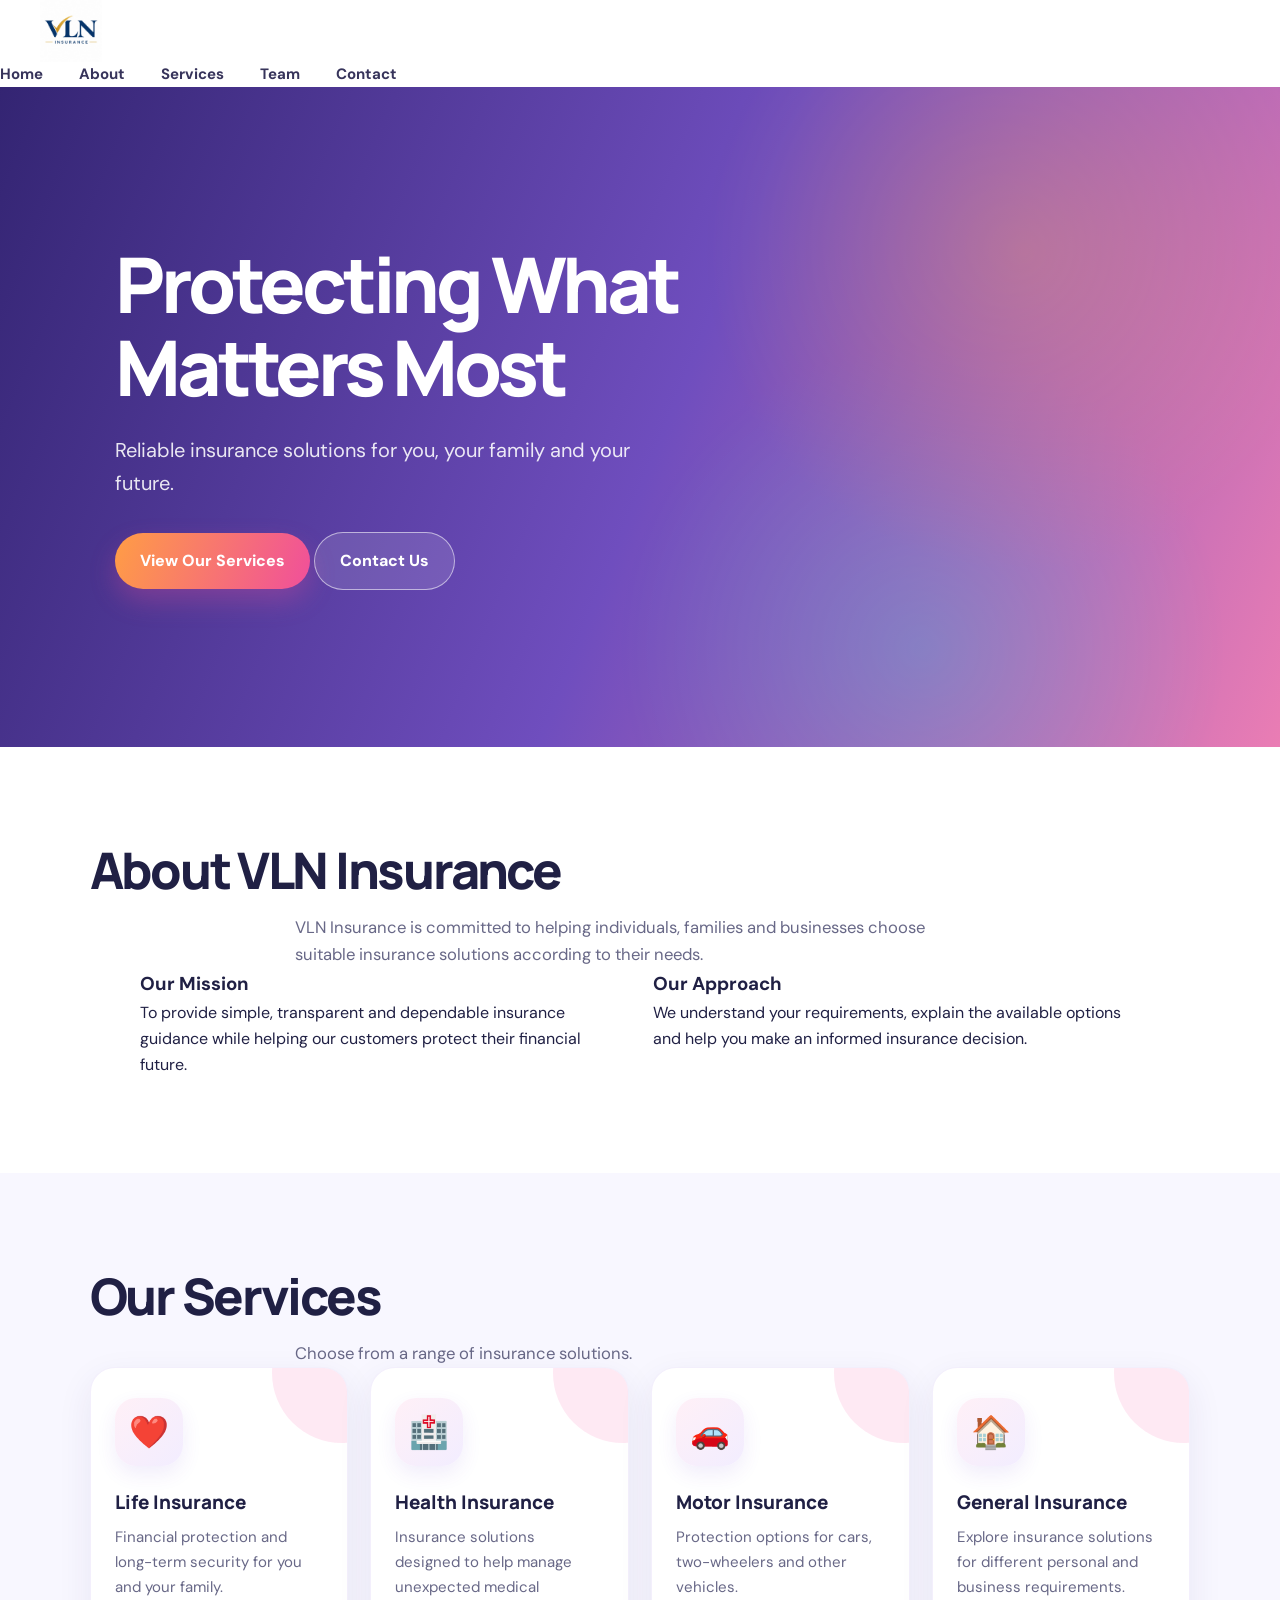
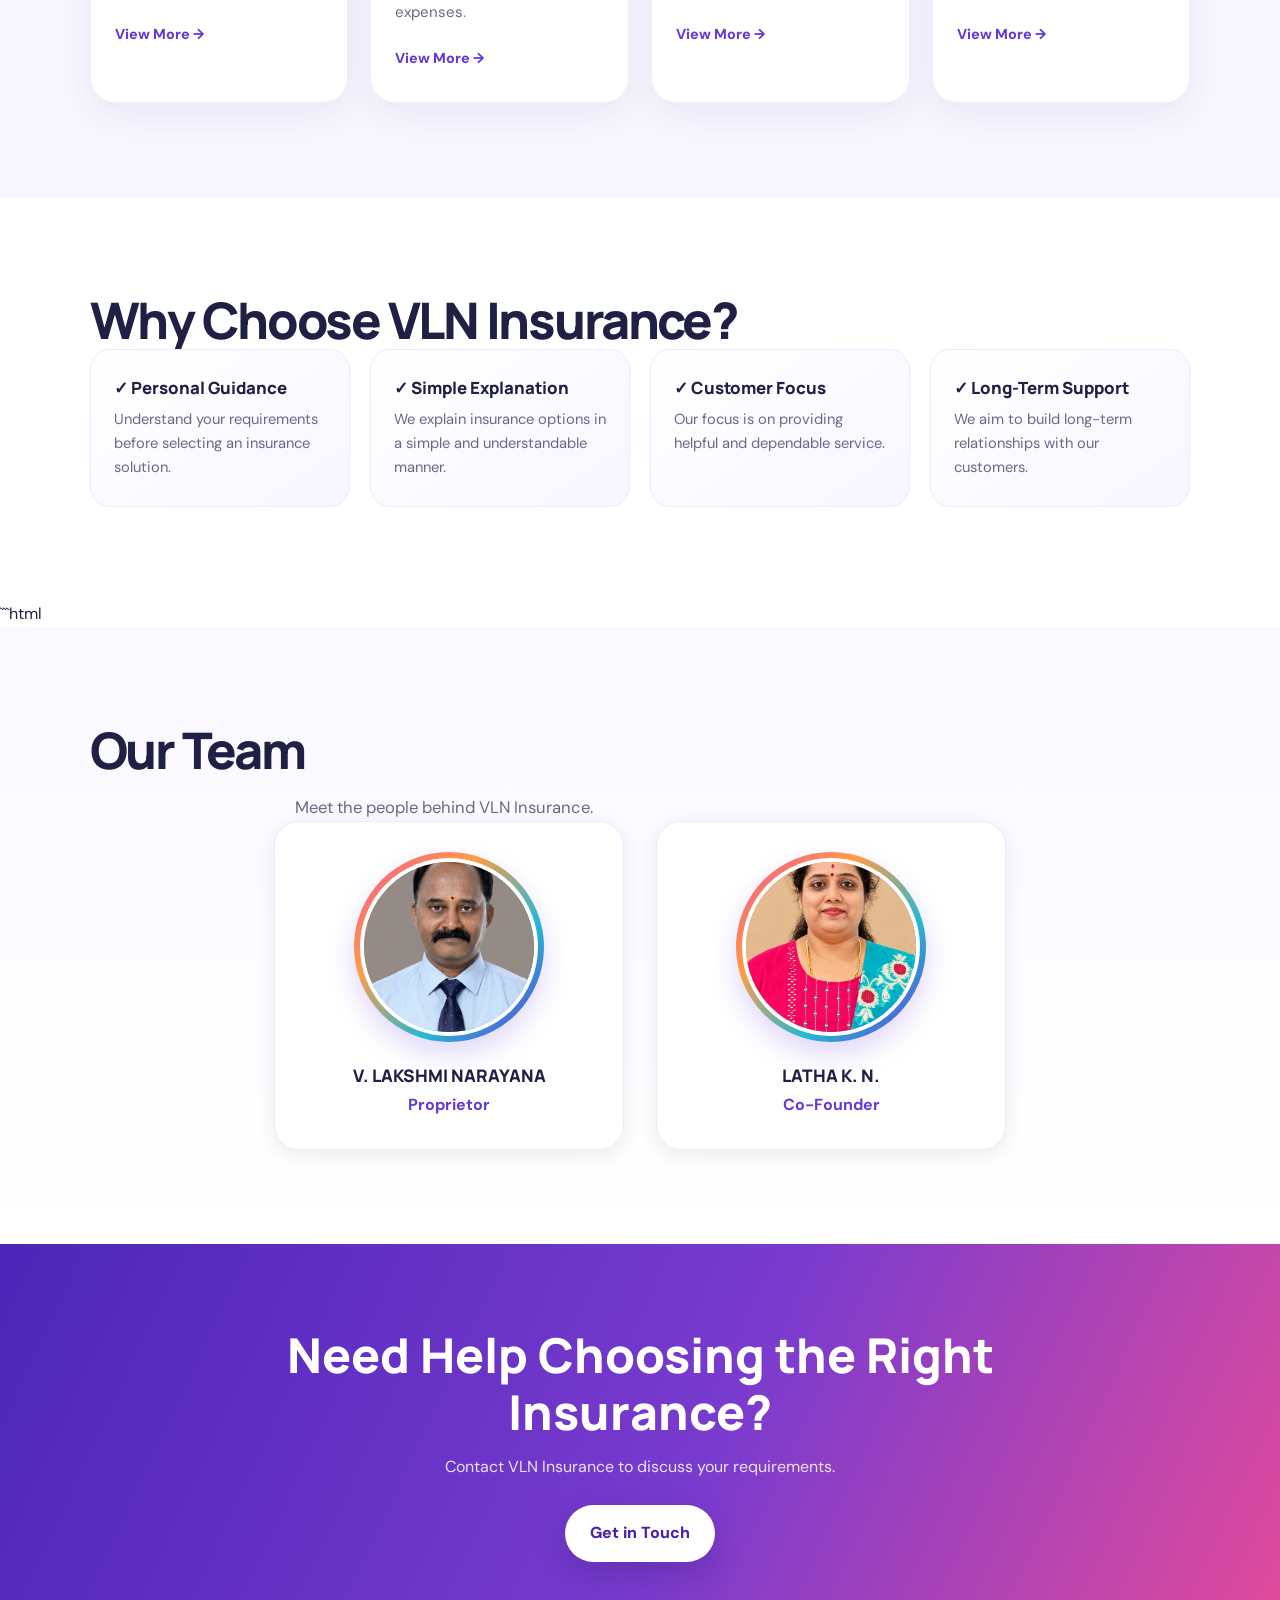
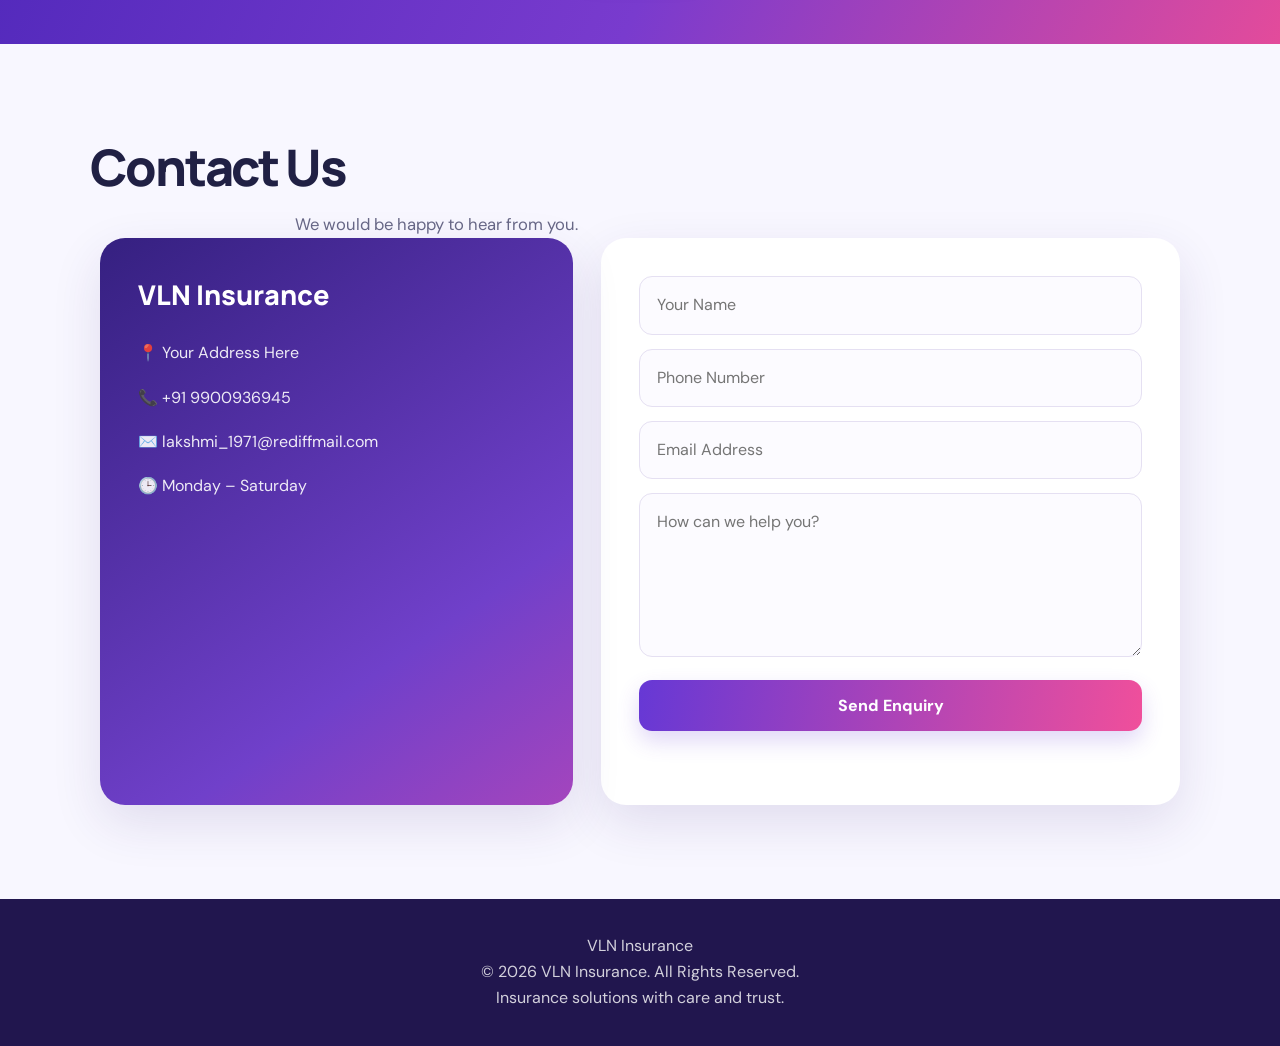
==== commit bd314096: "Update index.html" ====
--- a/index.html
+++ b/index.html
@@ -324,8 +324,7 @@
         <div class="team-card">
 
             <div class="team-photo">
-                <img src="images/team2.jpeg"
-                     alt="Co-Founder of VLN Insurance">
+            	<img src="team2.jpeg" alt="VLN Insurance Team">
             </div>
 
             <h3>LATHA K. N.</h3>
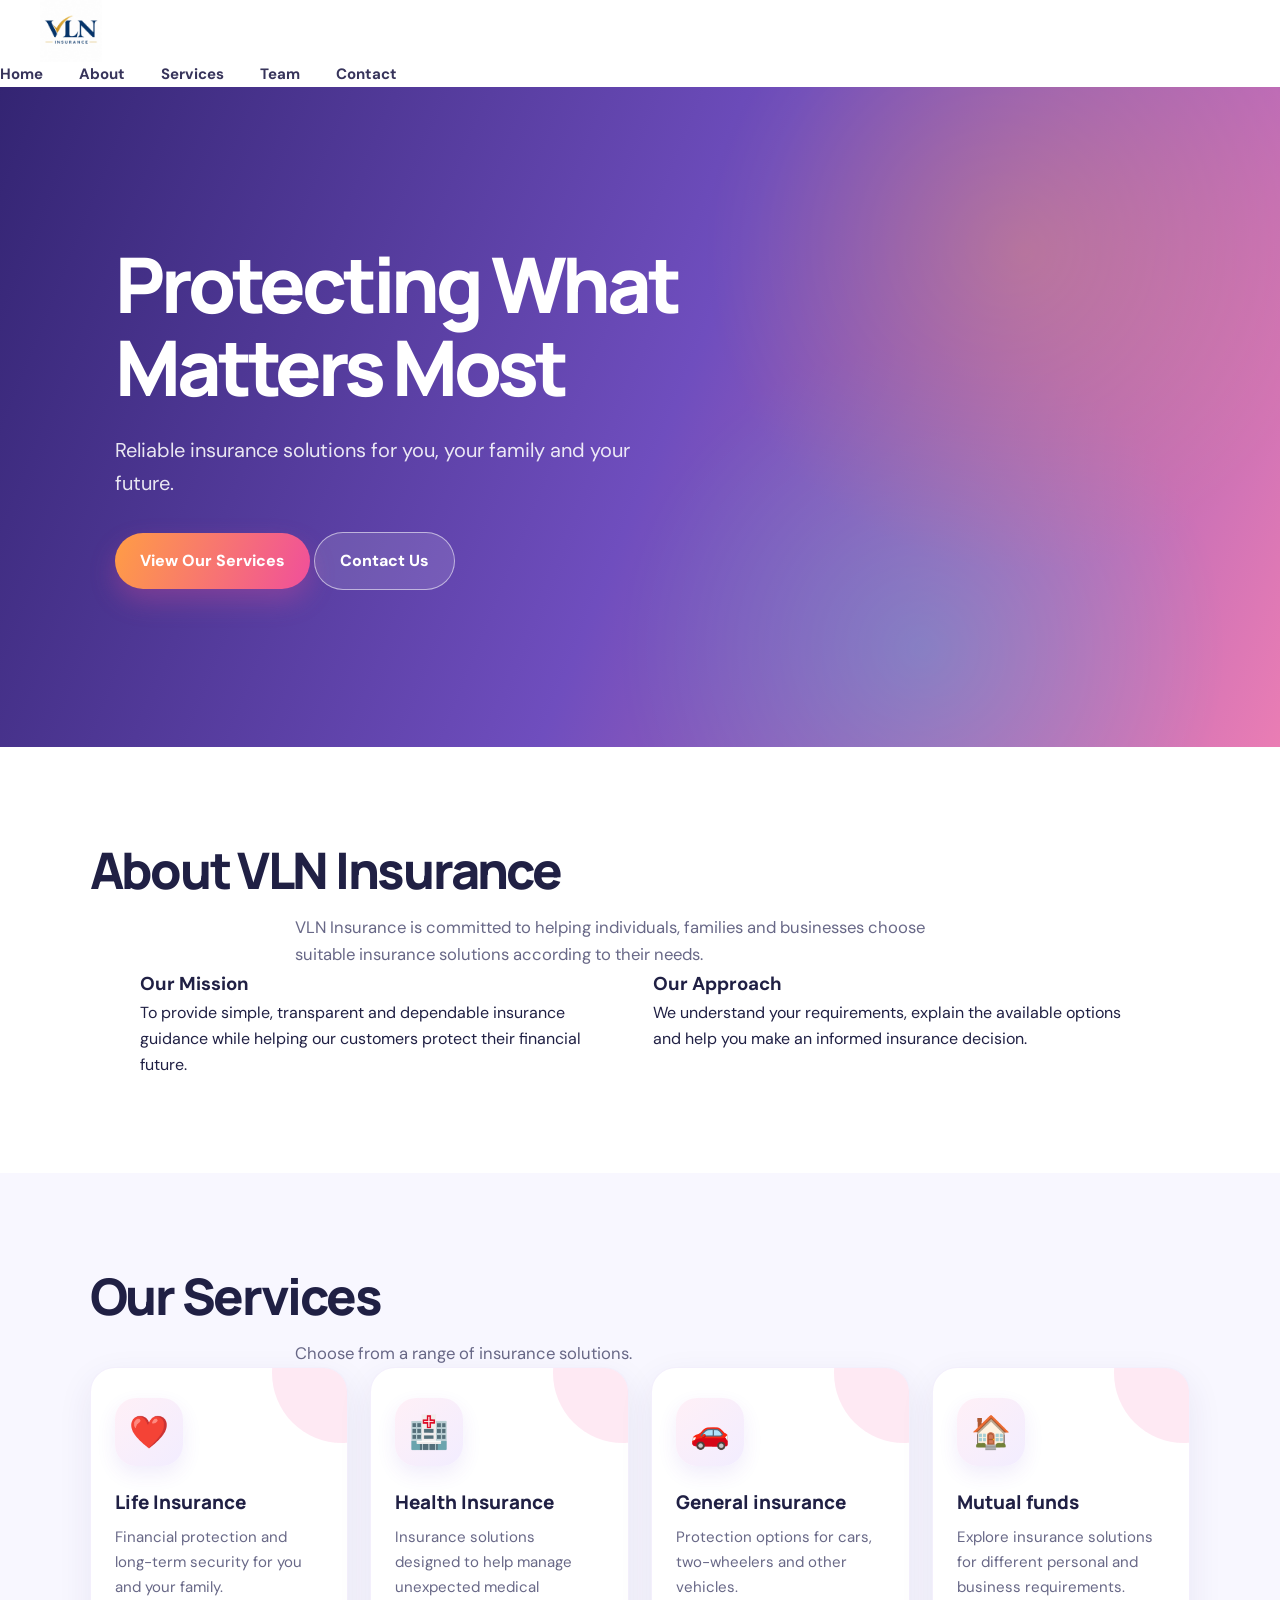
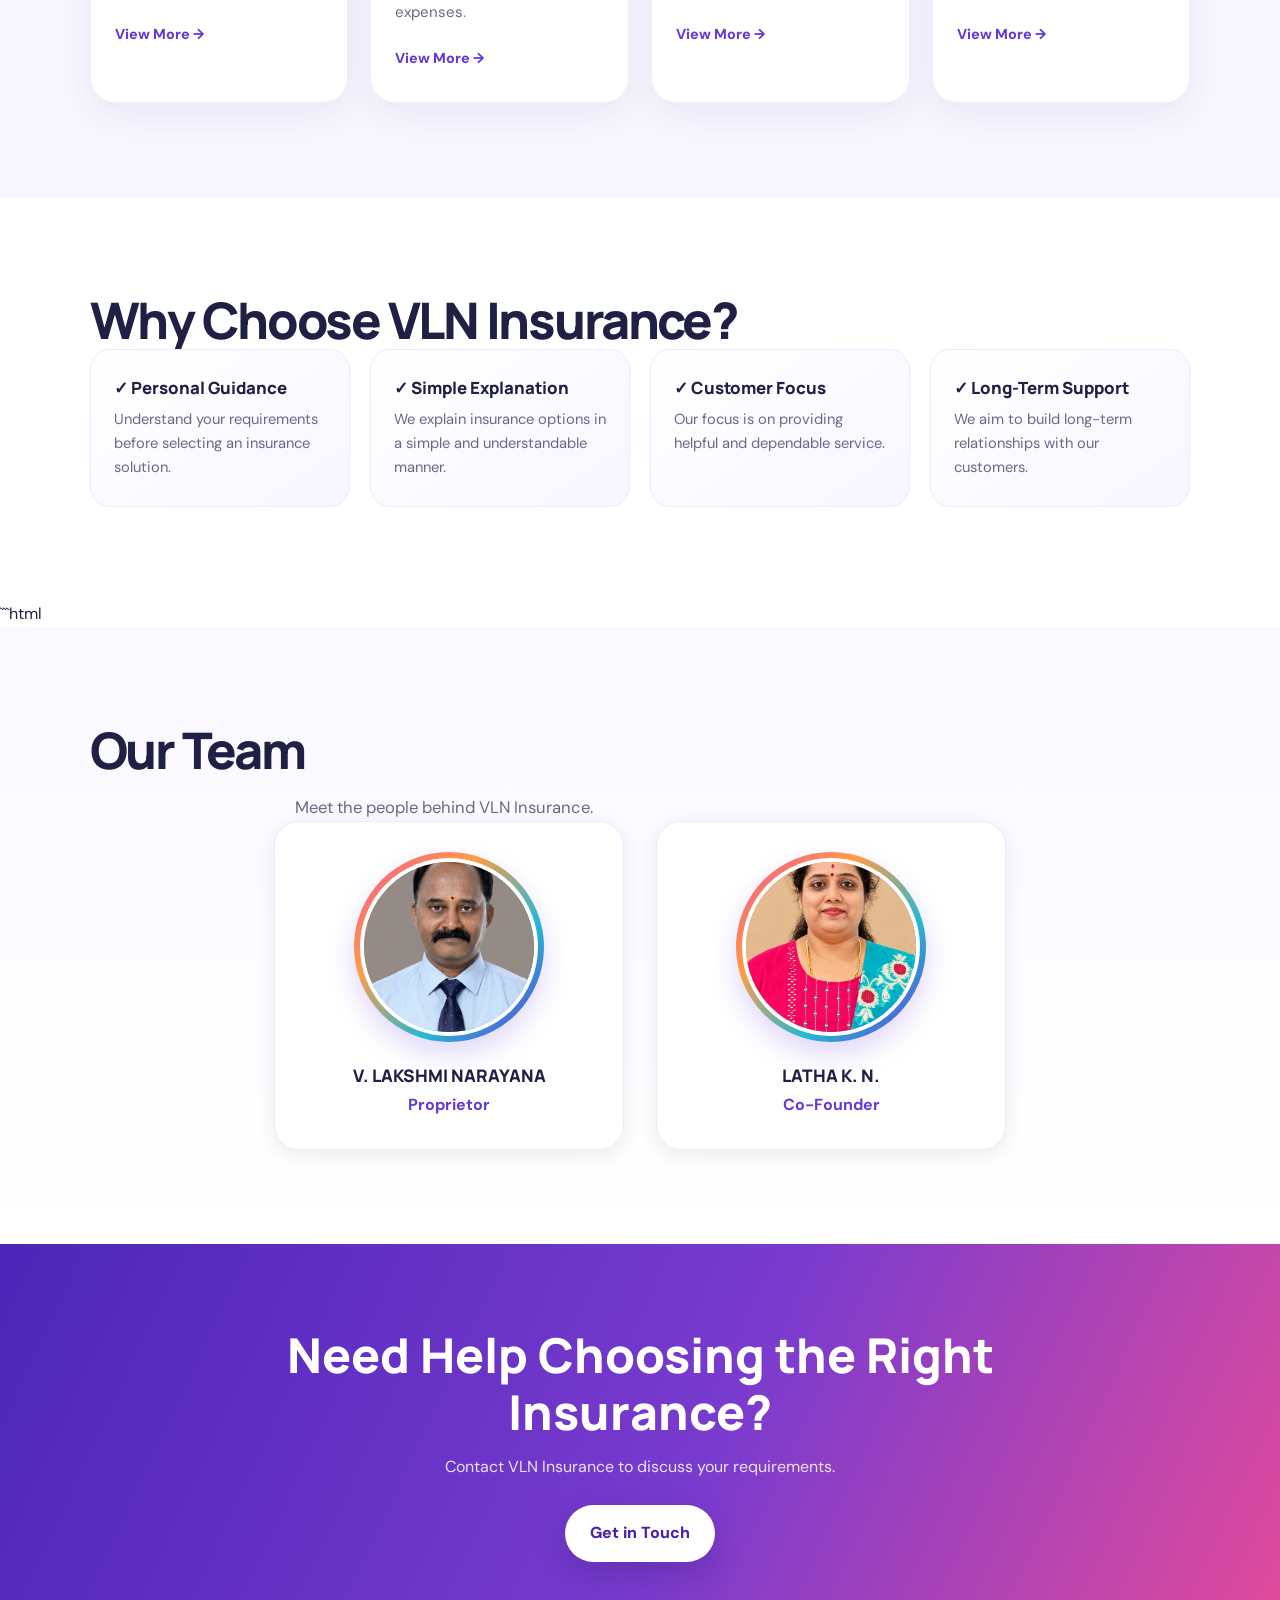
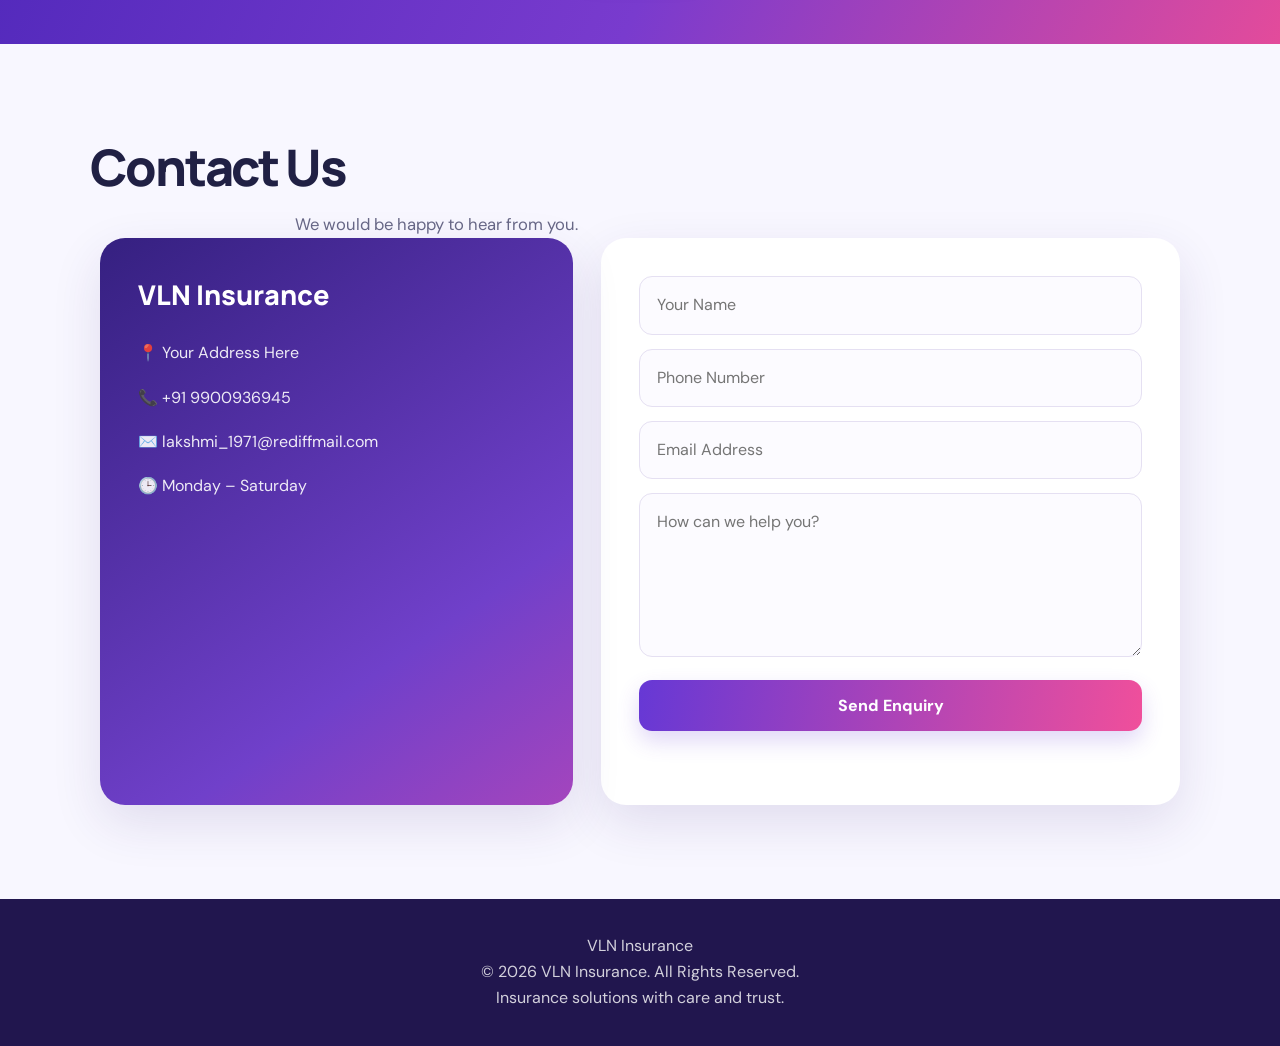
==== commit b1633bea: "Update index.html" ====
--- a/index.html
+++ b/index.html
@@ -153,9 +153,9 @@
                     security for you and your family.
                 </p>
 
-                <a href="#">
-                    View More →
-                </a>
+               <a href="life-insurance.html">
+    			   View More →
+			   </a>
 
             </div>
 
@@ -175,10 +175,9 @@
                     manage unexpected medical expenses.
                 </p>
 
-                <a href="#">
-                    View More →
-                </a>
-
+                <a href="health-insurance.html">
+    View More →
+</a>
             </div>
 
 
@@ -190,16 +189,16 @@
                     🚗
                 </div>
 
-                <h3>Motor Insurance</h3>
+                <h3>General insurance</h3>
 
                 <p>
                     Protection options for cars, two-wheelers
                     and other vehicles.
                 </p>
 
-                <a href="#">
-                    View More →
-                </a>
+                <a href="General-insurance.html">
+    View More →
+</a>
 
             </div>
 
@@ -212,16 +211,16 @@
                     🏠
                 </div>
 
-                <h3>General Insurance</h3>
+                <h3>Mutual funds</h3>
 
                 <p>
                     Explore insurance solutions for different
                     personal and business requirements.
                 </p>
 
-                <a href="#">
-                    View More →
-                </a>
+               <a href="mutual-funds.html">
+    View More →
+</a>
 
             </div>
 
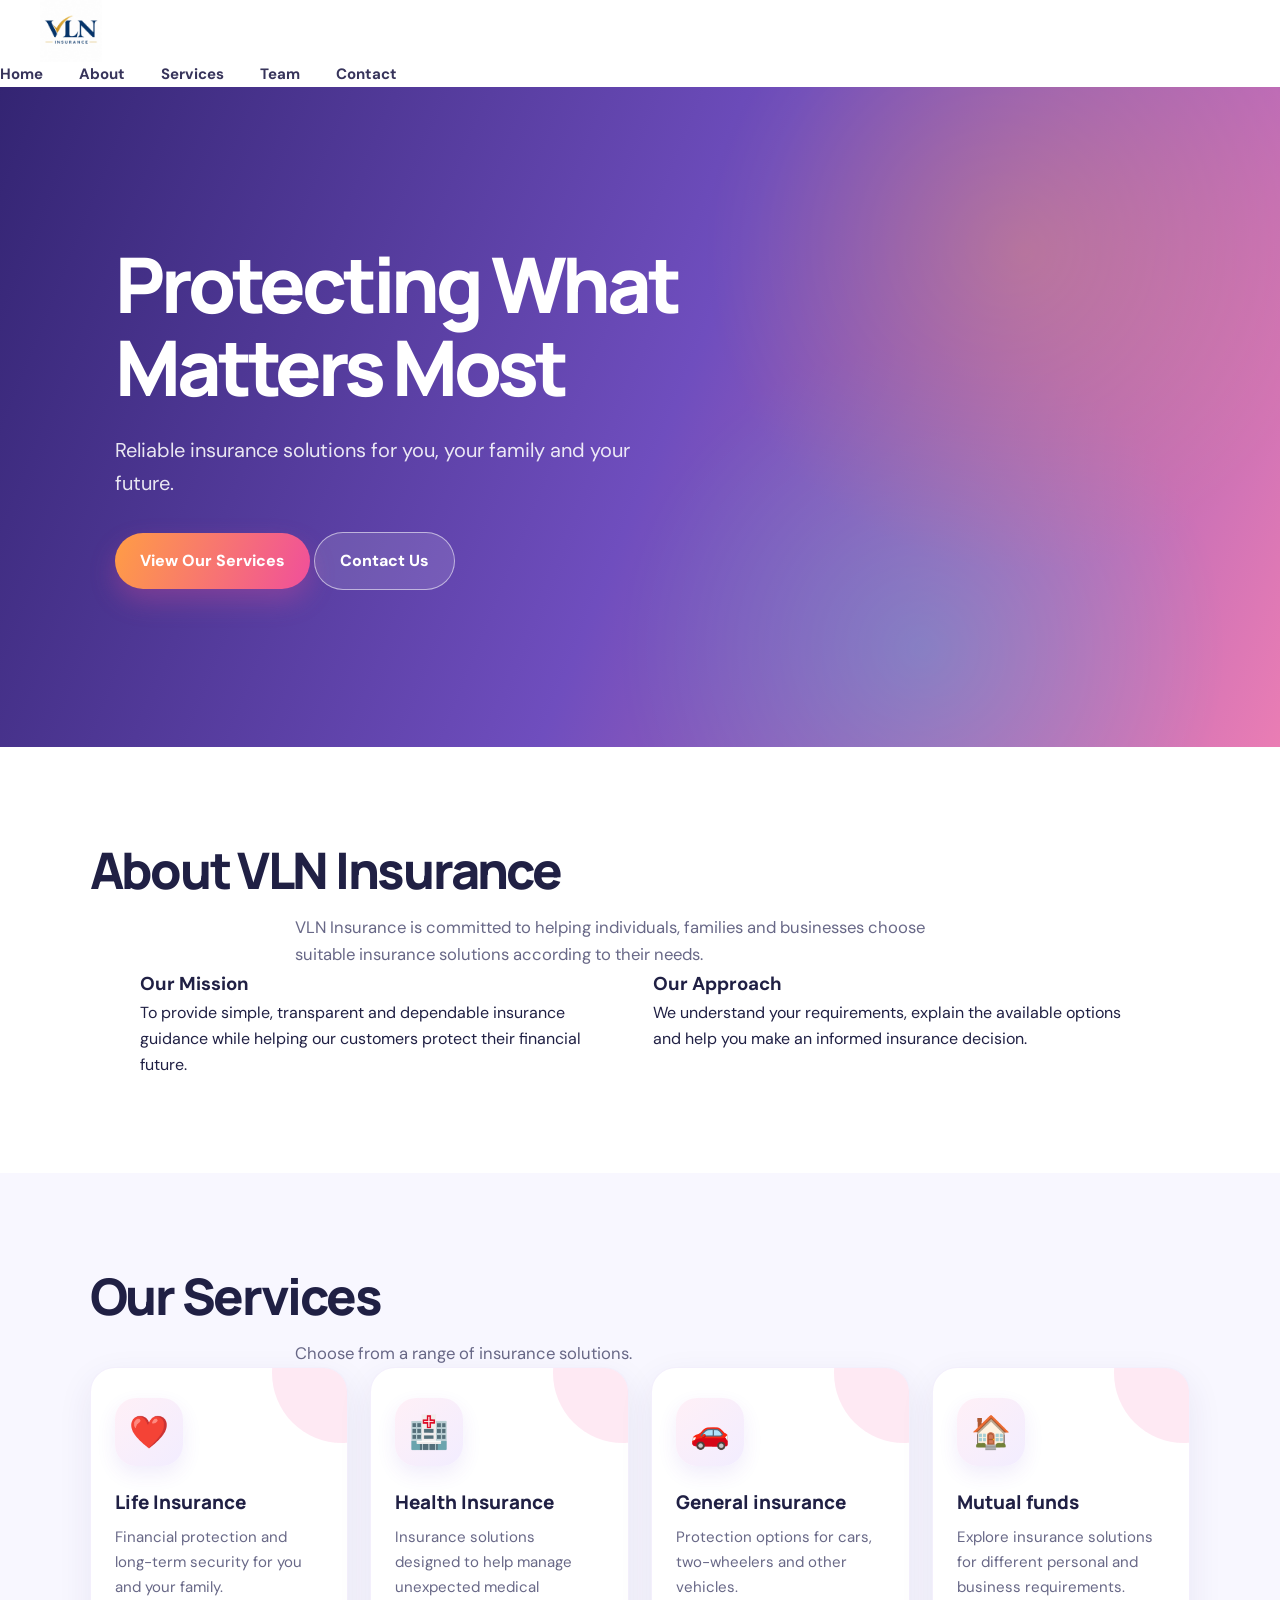
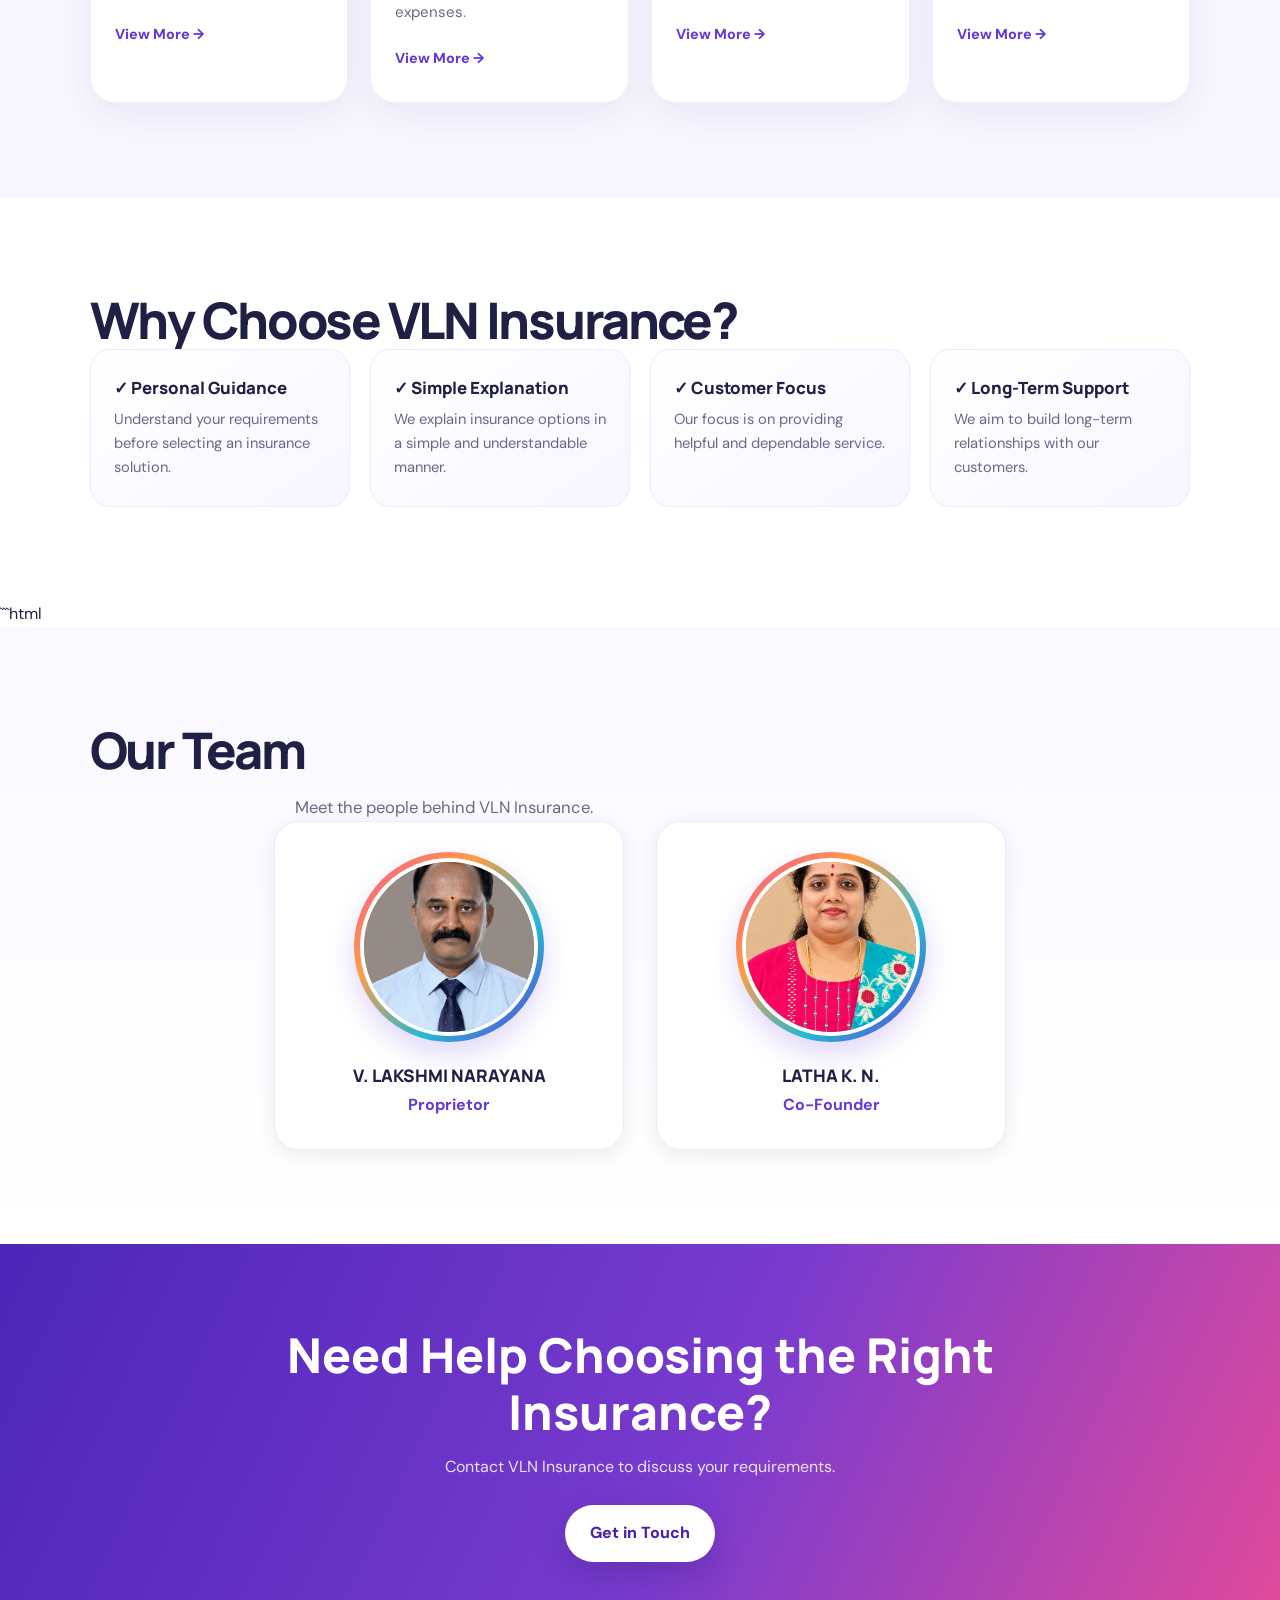
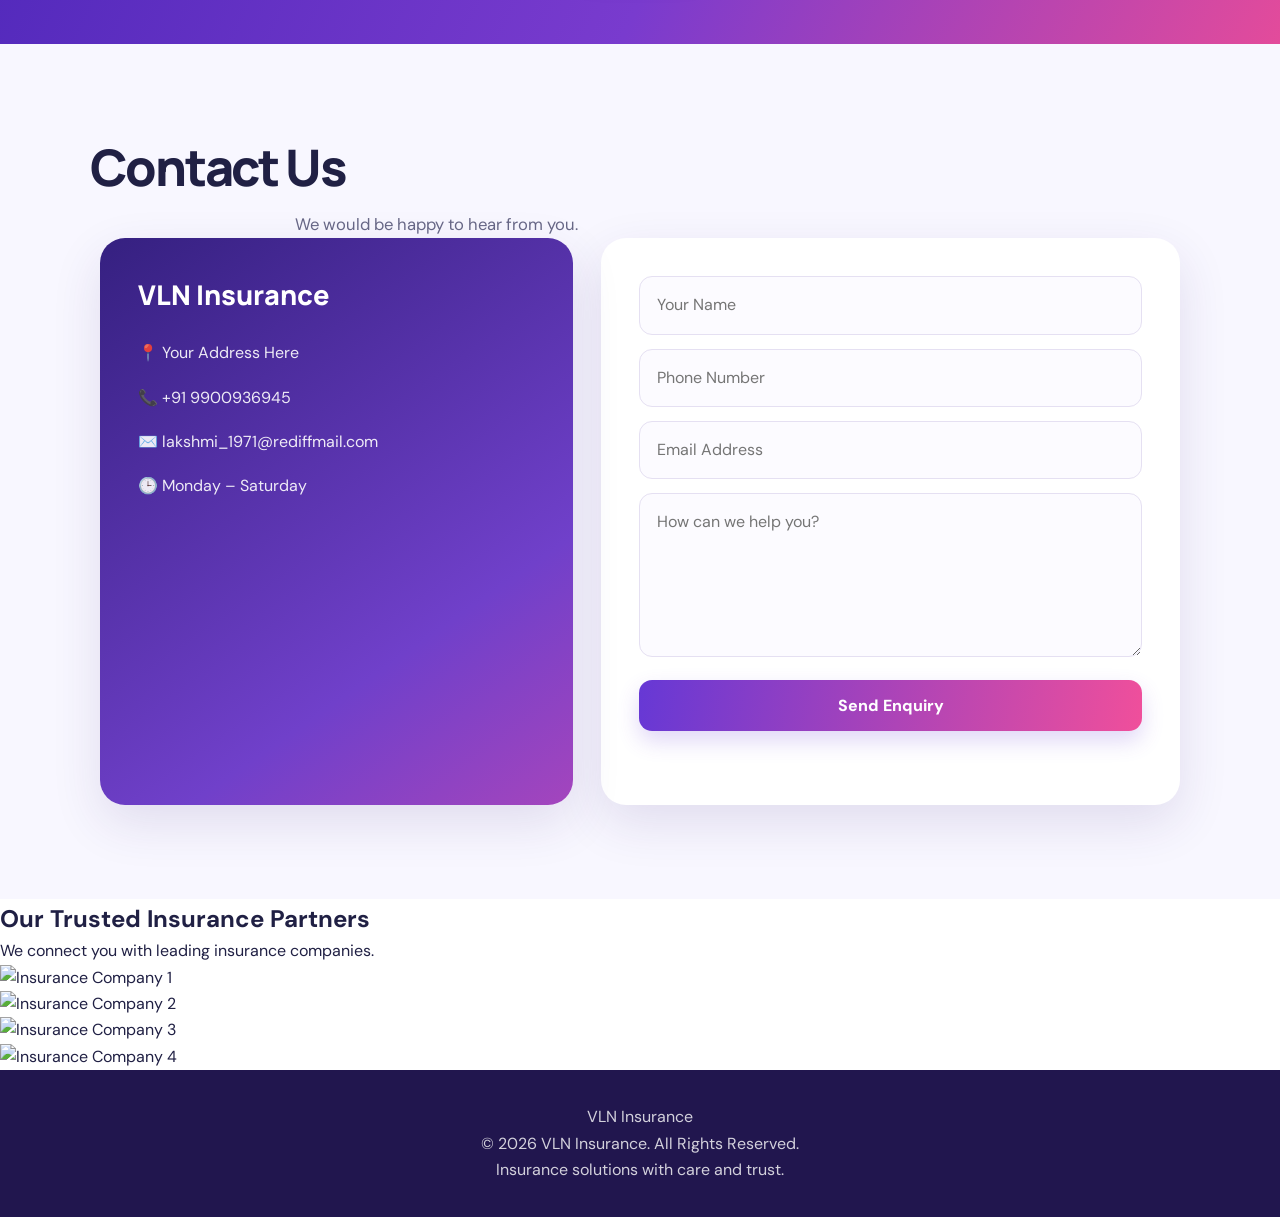
==== commit 29f93c3b: "Update index.html" ====
--- a/index.html
+++ b/index.html
@@ -481,6 +481,58 @@
         </div>
 
     </section>
+	
+<!-- TRUSTED INSURANCE PARTNERS -->
+<section class="partners-section">
+
+    <h2>Our Trusted Insurance Partners</h2>
+
+    <p class="partners-intro">
+        We connect you with leading insurance companies.
+    </p>
+
+    <div class="logo-slider">
+        <div class="logo-track">
+
+            <!-- First set of logos -->
+            <div class="partner-logo">
+                <img src="company1.png" alt="Insurance Company 1">
+            </div>
+
+            <div class="partner-logo">
+                <img src="company2.png" alt="Insurance Company 2">
+            </div>
+
+            <div class="partner-logo">
+                <img src="company3.png" alt="Insurance Company 3">
+            </div>
+
+            <div class="partner-logo">
+                <img src="company4.png" alt="Insurance Company 4">
+            </div>
+
+            <!-- Duplicate set for continuous scrolling -->
+            <div class="partner-logo">
+                <img src="company1.png" alt="">
+            </div>
+
+            <div class="partner-logo">
+                <img src="company2.png" alt="">
+            </div>
+
+            <div class="partner-logo">
+                <img src="company3.png" alt="">
+            </div>
+
+            <div class="partner-logo">
+                <img src="company4.png" alt="">
+            </div>
+
+        </div>
+    </div>
+
+</section>
+
 
 
     <!-- ================= FOOTER ================= -->
--- a/style.css
+++ b/style.css
@@ -93,11 +93,85 @@
 .info-card p { color: var(--muted); }
 
 .services-section { background: #f8f7ff; }
-.services-container { display: grid; grid-template-columns: repeat(4,minmax(0,1fr)); gap: 22px; }
-.service-card { position: relative; overflow: hidden; padding: 30px 24px; min-height: 300px; border-radius: 25px; background: white; box-shadow: 0 12px 35px rgba(54,37,115,.08); border: 1px solid rgba(102,56,213,.08); transition: transform .35s ease, box-shadow .35s ease; transform-style: preserve-3d; }
-.service-card::after { content: ''; position: absolute; width: 140px; height: 140px; border-radius: 50%; right: -65px; top: -65px; background: var(--card-glow,rgba(240,79,155,.12)); transition: transform .4s ease; }
-.service-card:hover { transform: translateY(-12px) rotateX(3deg) rotateY(-2deg); box-shadow: 0 24px 48px rgba(54,37,115,.16); }
-.service-card:hover::after { transform: scale(1.5); }
+
+/* SERVICES SECTION - DESKTOP */
+.services-container {
+    display: grid;
+    grid-template-columns: repeat(4, minmax(0, 1fr));
+    gap: 22px;
+}
+
+.service-card {
+    position: relative;
+    overflow: hidden;
+    padding: 30px 24px;
+    min-height: 300px;
+    min-width: 0;
+    box-sizing: border-box;
+    border-radius: 25px;
+    background: white;
+    box-shadow: 0 12px 35px rgba(54,37,115,.08);
+    border: 1px solid rgba(102,56,213,.08);
+    transition: transform .35s ease, box-shadow .35s ease;
+    transform-style: preserve-3d;
+}
+
+.service-card::after {
+    content: '';
+    position: absolute;
+    width: 140px;
+    height: 140px;
+    border-radius: 50%;
+    right: -65px;
+    top: -65px;
+    background: var(--card-glow,rgba(240,79,155,.12));
+    transition: transform .4s ease;
+}
+
+.service-card:hover {
+    transform: translateY(-12px) rotateX(3deg) rotateY(-2deg);
+    box-shadow: 0 24px 48px rgba(54,37,115,.16);
+}
+
+.service-card:hover::after {
+    transform: scale(1.5);
+}
+
+/* SERVICES SECTION - MOBILE */
+@media screen and (max-width: 768px) {
+
+    .services-container {
+        display: grid !important;
+        grid-template-columns: minmax(0, 1fr) !important;
+        gap: 20px !important;
+        width: 100% !important;
+    }
+
+    .service-card {
+        width: 100% !important;
+        min-width: 0 !important;
+        min-height: auto !important;
+        padding: 26px 22px !important;
+        box-sizing: border-box !important;
+        transform: none !important;
+    }
+
+    .service-card h3 {
+        font-size: 21px !important;
+        line-height: 1.4;
+    }
+
+    .service-card p {
+        font-size: 15px !important;
+        line-height: 1.7;
+    }
+
+    .service-card a {
+        display: inline-block;
+        padding: 8px 0;
+    }
+}
+
 .service-life { --card-glow: rgba(240,79,155,.17); }
 .service-health { --card-glow: rgba(37,185,213,.18); }
 .service-motor { --card-glow: rgba(255,157,69,.2); }
@@ -158,3 +232,52 @@
 .sr-only { position: absolute; width: 1px; height: 1px; padding: 0; margin: -1px; overflow: hidden; clip: rect(0,0,0,0); white-space: nowrap; border: 0; }
 
 footer { text-align: center; padding: 34px 20px; color: rgba(255,255,255,.8); background: #21164e; }
+
+
+/* MOBILE FIX FOR VLN INSURANCE SERVICE CARDS */
+
+@media screen and (max-width: 768px) {
+
+    .services-container {
+        display: grid !important;
+        grid-template-columns: minmax(0, 1fr) !important;
+        gap: 22px !important;
+        width: 100% !important;
+        max-width: 100% !important;
+        margin: 25px auto !important;
+    }
+
+    .service-card {
+        width: 100% !important;
+        max-width: 100% !important;
+        min-width: 0 !important;
+        padding: 28px 24px !important;
+        box-sizing: border-box !important;
+        border-radius: 22px !important;
+    }
+
+    .service-card h3 {
+        font-size: 23px !important;
+        line-height: 1.4 !important;
+        overflow-wrap: break-word;
+    }
+
+    .service-card p {
+        font-size: 16px !important;
+        line-height: 1.7 !important;
+        overflow-wrap: break-word;
+    }
+
+    .service-card a {
+        display: inline-block;
+        margin-top: 12px;
+        font-size: 17px !important;
+    }
+
+    .service-icon {
+        font-size: 42px !important;
+    }
+
+}
+
+
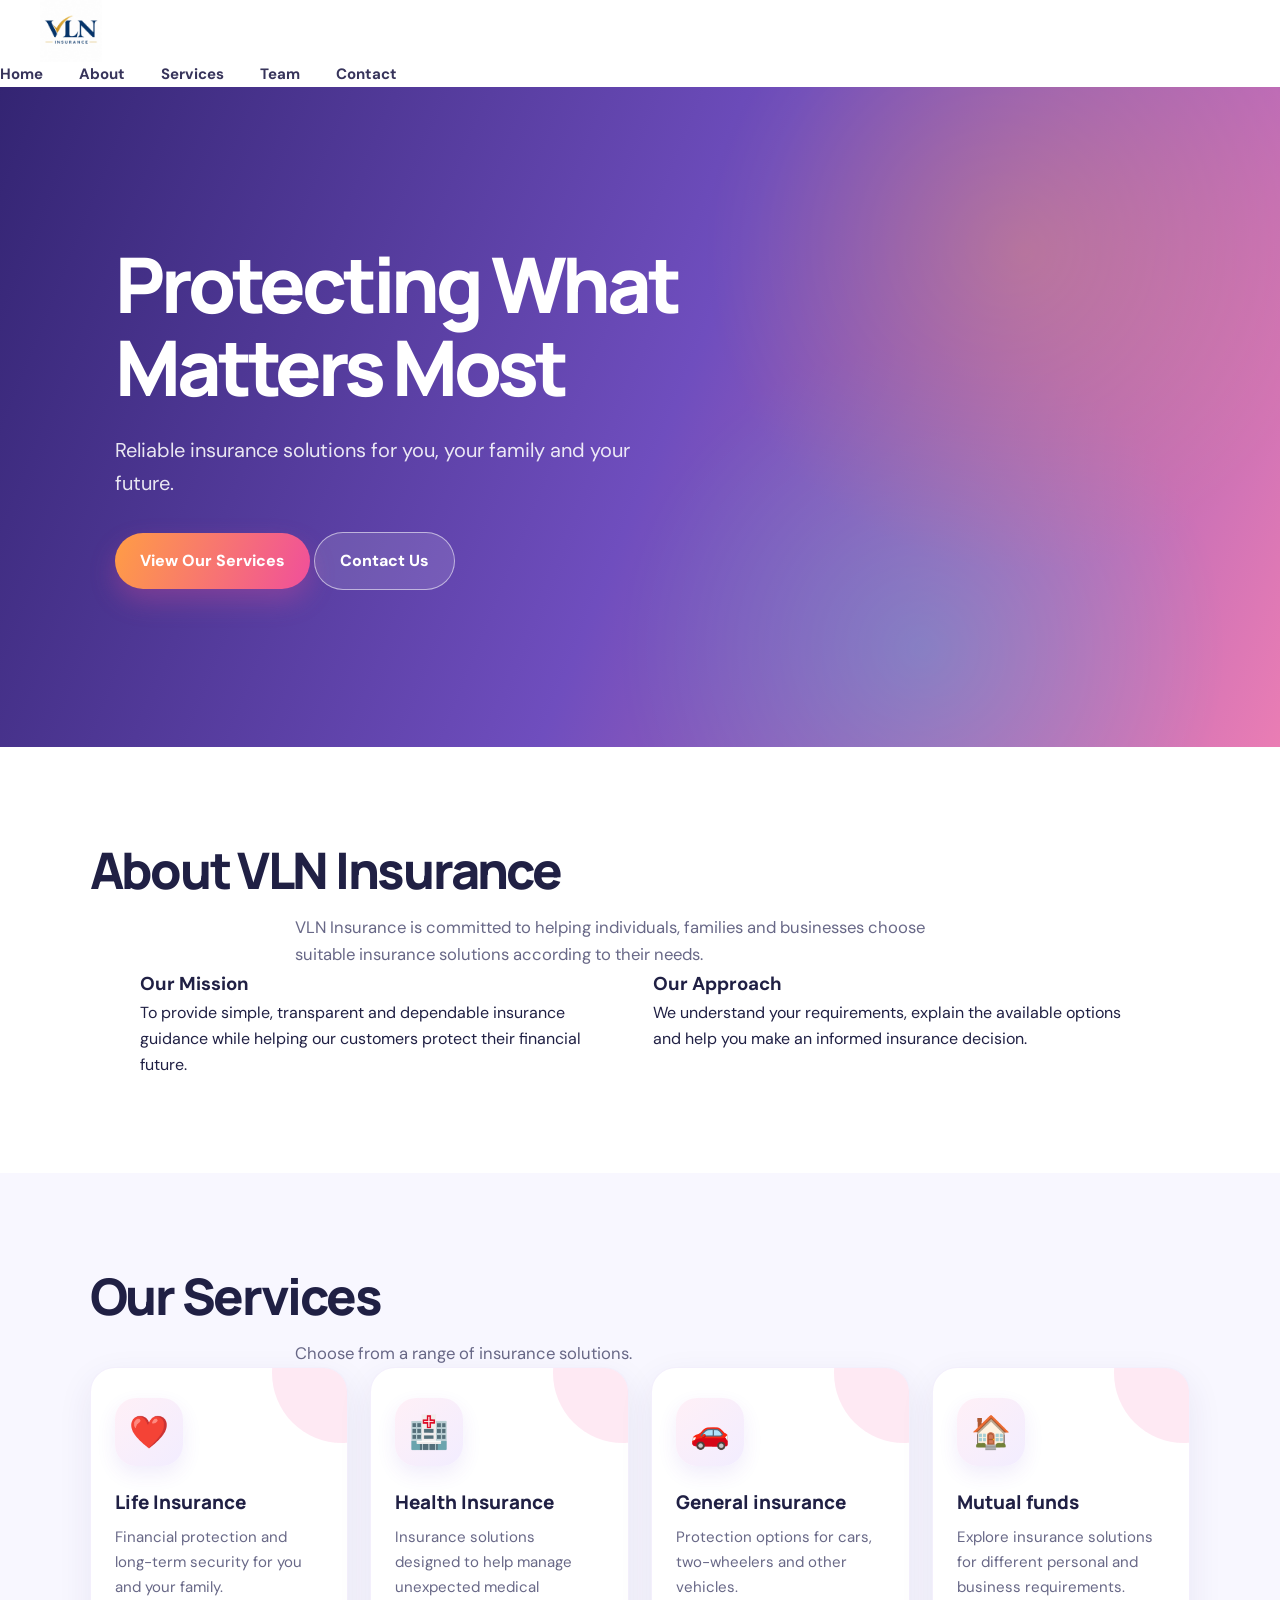
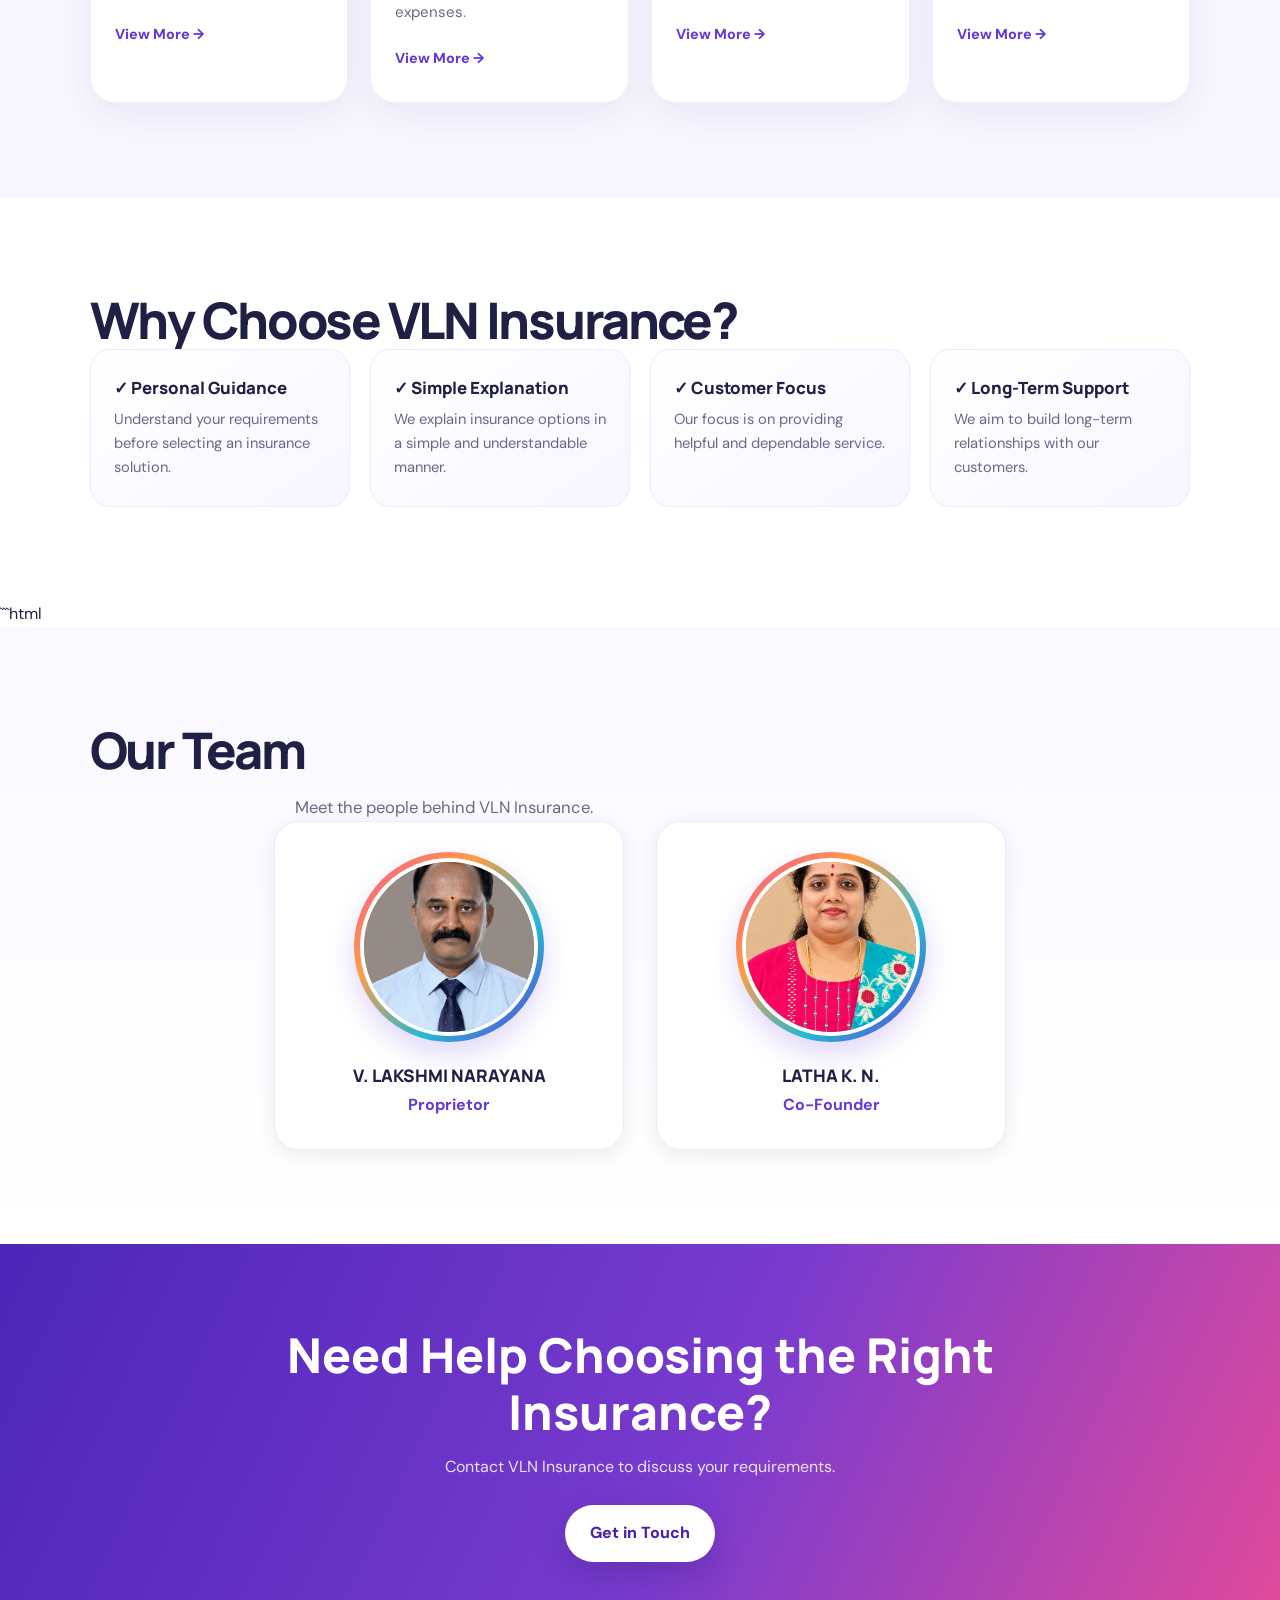
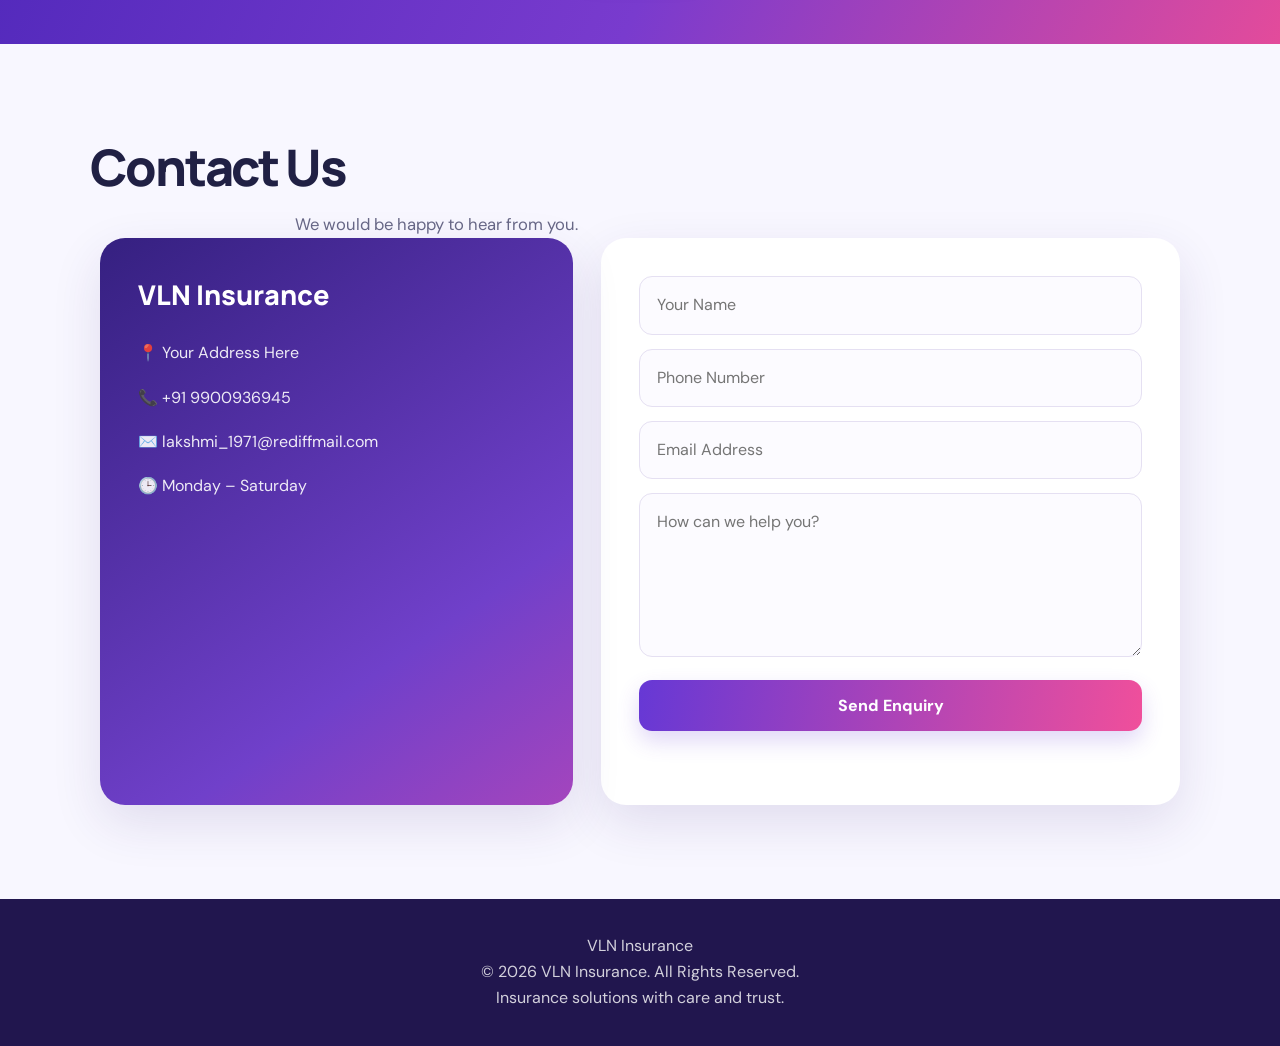
==== commit cbbc47a6: "Update index.html" ====
--- a/index.html
+++ b/index.html
@@ -482,56 +482,6 @@
 
     </section>
 	
-<!-- TRUSTED INSURANCE PARTNERS -->
-<section class="partners-section">
-
-    <h2>Our Trusted Insurance Partners</h2>
-
-    <p class="partners-intro">
-        We connect you with leading insurance companies.
-    </p>
-
-    <div class="logo-slider">
-        <div class="logo-track">
-
-            <!-- First set of logos -->
-            <div class="partner-logo">
-                <img src="company1.png" alt="Insurance Company 1">
-            </div>
-
-            <div class="partner-logo">
-                <img src="company2.png" alt="Insurance Company 2">
-            </div>
-
-            <div class="partner-logo">
-                <img src="company3.png" alt="Insurance Company 3">
-            </div>
-
-            <div class="partner-logo">
-                <img src="company4.png" alt="Insurance Company 4">
-            </div>
-
-            <!-- Duplicate set for continuous scrolling -->
-            <div class="partner-logo">
-                <img src="company1.png" alt="">
-            </div>
-
-            <div class="partner-logo">
-                <img src="company2.png" alt="">
-            </div>
-
-            <div class="partner-logo">
-                <img src="company3.png" alt="">
-            </div>
-
-            <div class="partner-logo">
-                <img src="company4.png" alt="">
-            </div>
-
-        </div>
-    </div>
-
-</section>
 
 
 
--- a/style.css
+++ b/style.css
@@ -281,3 +281,88 @@
 }
 
 
+/* TRUSTED INSURANCE PARTNERS */
+
+.partners-section {
+    padding: 65px 0;
+    text-align: center;
+    background: #ffffff;
+    overflow: hidden;
+}
+
+.partners-section h2 {
+    font-size: 32px;
+    margin-bottom: 12px;
+    color: #222;
+}
+
+.partners-intro {
+    color: #777;
+    margin-bottom: 35px;
+}
+
+.logo-slider {
+    width: 100%;
+    overflow: hidden;
+}
+
+.logo-track {
+    display: flex;
+    align-items: center;
+    width: max-content;
+    animation: logo-scroll 25s linear infinite;
+}
+
+.logo-slider:hover .logo-track {
+    animation-play-state: paused;
+}
+
+.partner-logo {
+    width: 190px;
+    height: 110px;
+    margin: 0 25px;
+    display: flex;
+    align-items: center;
+    justify-content: center;
+    background: white;
+    border-radius: 15px;
+    box-shadow: 0 5px 20px rgba(0,0,0,0.07);
+}
+
+.partner-logo img {
+    max-width: 145px;
+    max-height: 75px;
+    width: auto;
+    height: auto;
+    object-fit: contain;
+}
+
+@keyframes logo-scroll {
+    from {
+        transform: translateX(0);
+    }
+    to {
+        transform: translateX(-50%);
+    }
+}
+
+@media (max-width: 600px) {
+    .partner-logo {
+        width: 145px;
+        height: 90px;
+        margin: 0 15px;
+    }
+
+    .partner-logo img {
+        max-width: 115px;
+        max-height: 60px;
+    }
+}
+
+@media (prefers-reduced-motion: reduce) {
+    .logo-track {
+        animation: none;
+    }
+}
+
+
